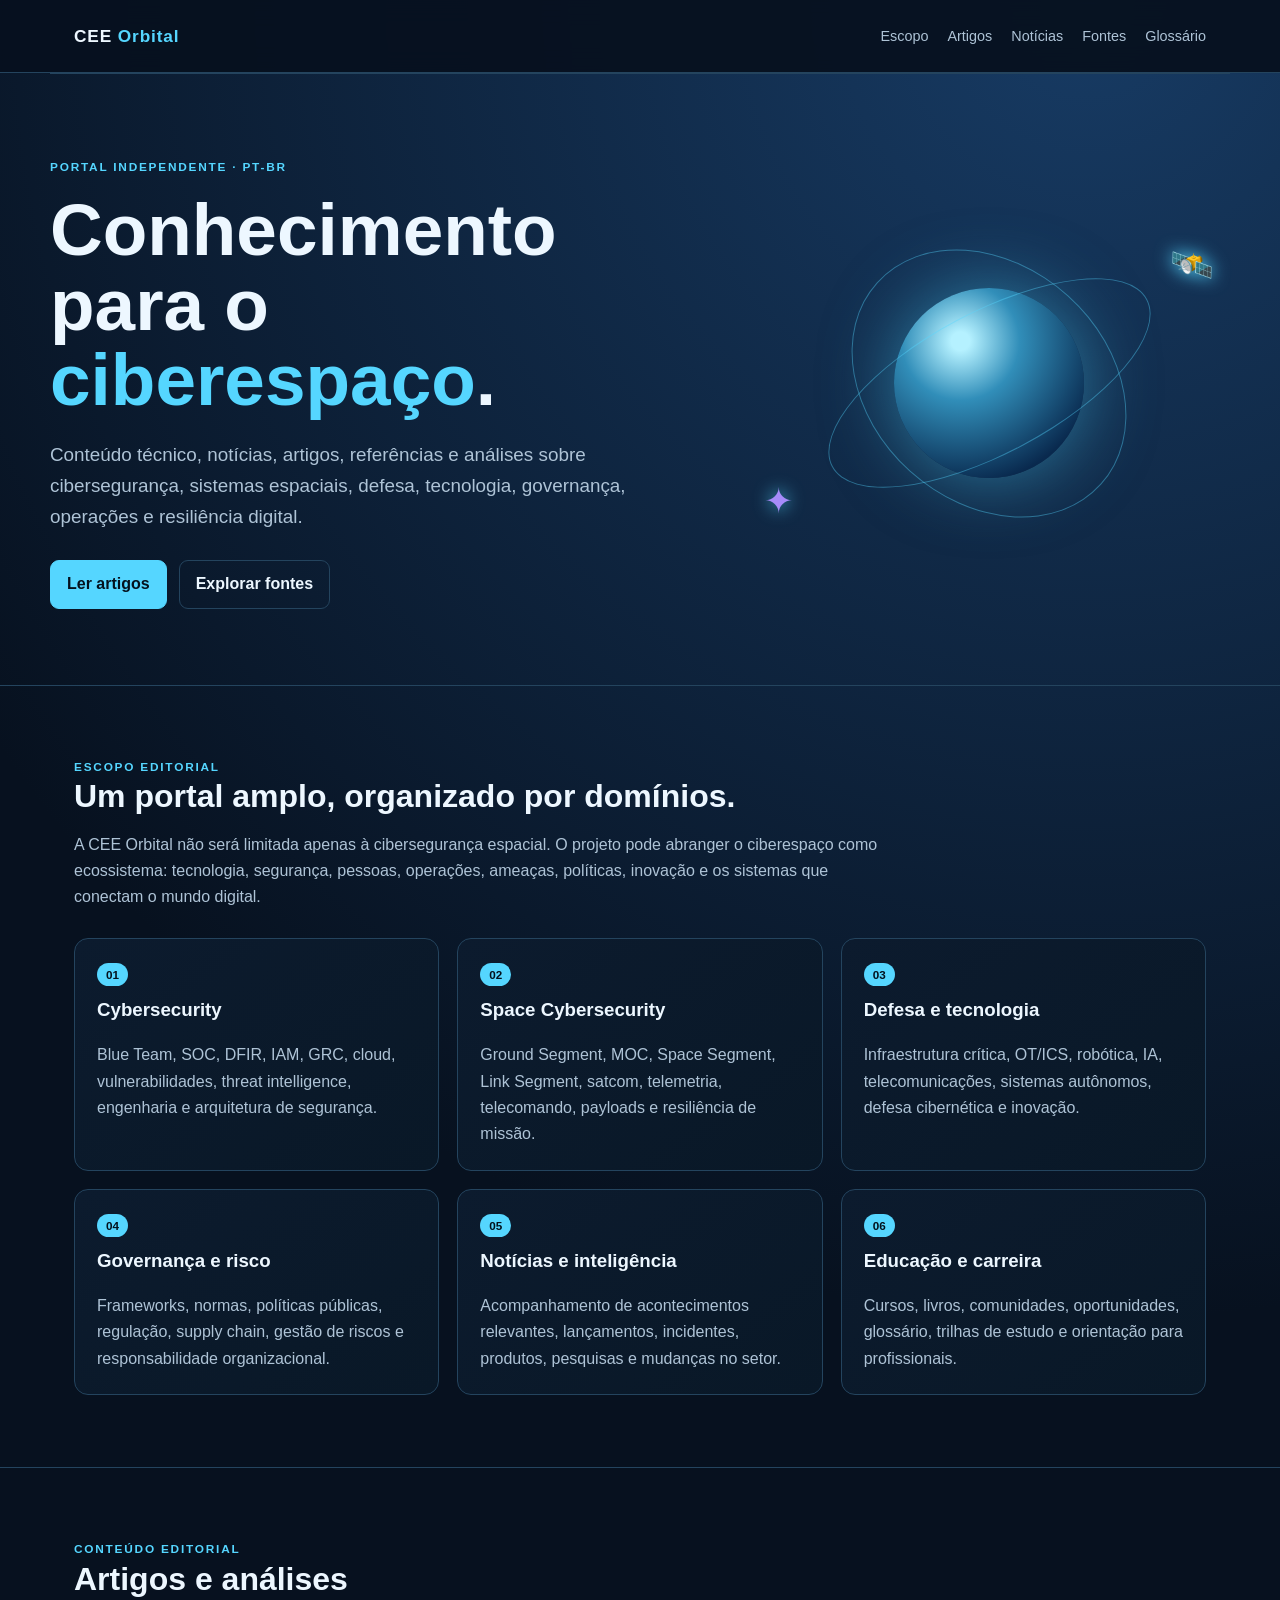
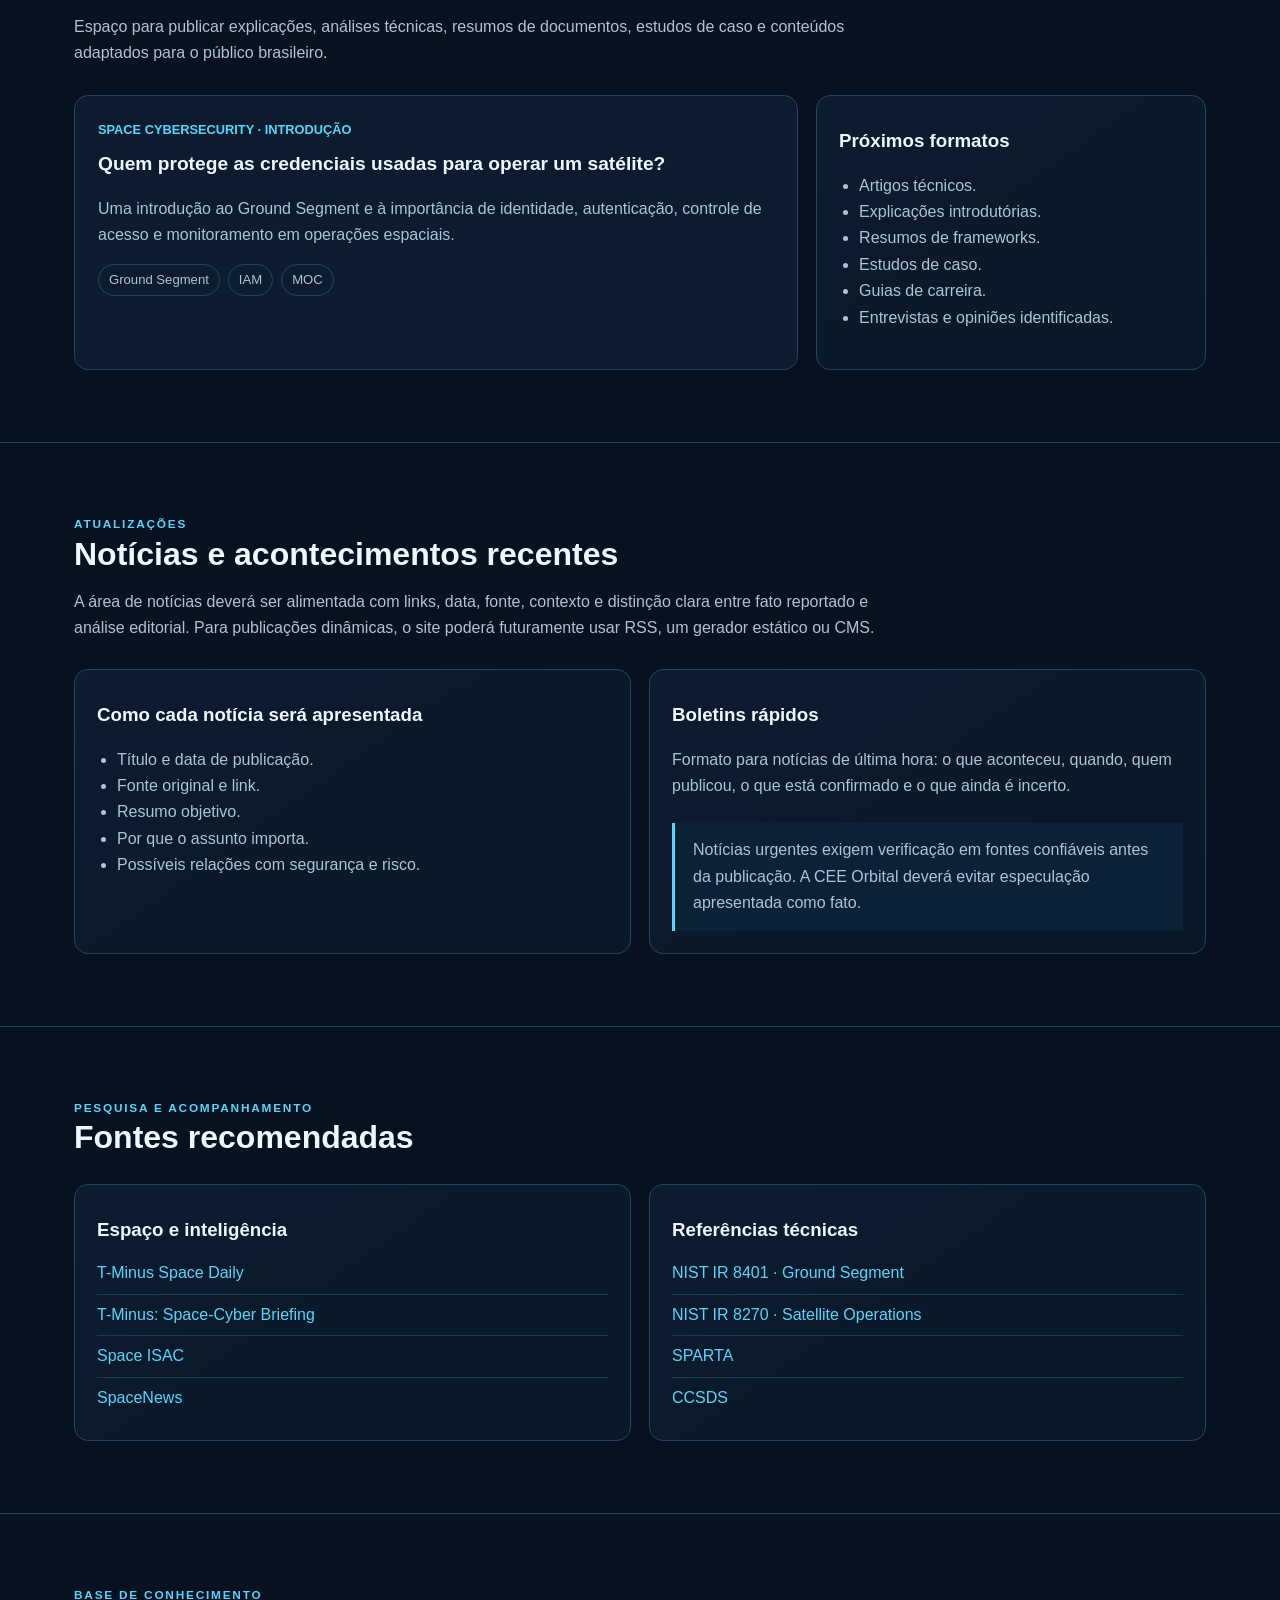
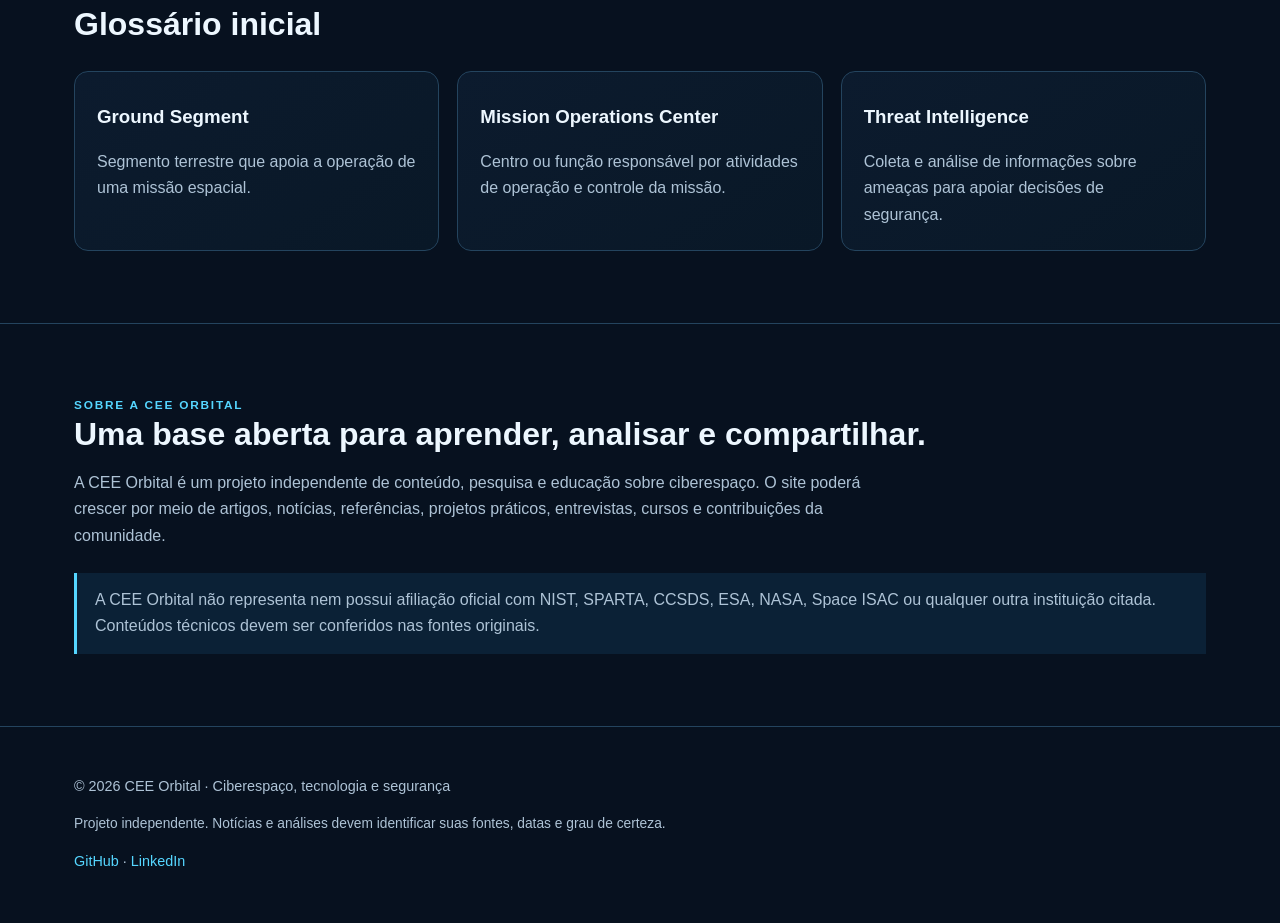
==== index.html @ 2b481205 "Add index.html" ====
<!doctype html>
<html lang="pt-BR">
<head>
<meta charset="utf-8"><meta name="viewport" content="width=device-width, initial-scale=1">
<meta name="description" content="CEE Orbital — portal em português sobre ciberespaço, cibersegurança espacial, tecnologia, defesa, governança, operações e resiliência.">
<title>CEE Orbital | Ciberespaço e Cibersegurança Espacial</title>
<style>
:root{--bg:#07111f;--surface:#0c1b2e;--surface2:#102842;--text:#edf7ff;--muted:#aec3d6;--accent:#55d6ff;--violet:#a78bfa;--green:#65e6ad;--line:#24445e;--max:1180px}*{box-sizing:border-box}html{scroll-behavior:smooth}body{margin:0;background:radial-gradient(circle at 85% 0,#173b64 0,transparent 31%),var(--bg);color:var(--text);font:16px/1.65 Inter,Segoe UI,Arial,sans-serif}a{color:var(--accent);text-decoration:none}a:hover{text-decoration:underline}.wrap{max-width:var(--max);margin:auto;padding:0 24px}.nav{position:sticky;top:0;z-index:10;background:#07111fee;backdrop-filter:blur(12px);border-bottom:1px solid var(--line)}.navin{min-height:72px;display:flex;align-items:center;justify-content:space-between}.brand{font-weight:900;letter-spacing:.05em;color:var(--text);font-size:1.08rem}.brand span{color:var(--accent)}nav a{margin-left:19px;color:var(--muted);font-size:.9rem}nav a:hover{color:var(--text)}.hero{padding:84px 0 76px;display:grid;grid-template-columns:1.15fr .85fr;gap:48px;align-items:center}.eyebrow{color:var(--accent);text-transform:uppercase;letter-spacing:.15em;font-size:.74rem;font-weight:800}.hero h1{font-size:clamp(2.4rem,5.7vw,5rem);line-height:1.03;margin:14px 0 22px}.hero h1 em{font-style:normal;color:var(--accent)}.lead{color:var(--muted);font-size:1.18rem;max-width:740px}.buttons{display:flex;gap:12px;flex-wrap:wrap;margin-top:28px}.btn{border:1px solid var(--accent);border-radius:9px;padding:10px 16px;font-weight:800;display:inline-block}.btn.primary{background:var(--accent);color:#04111d}.btn.secondary{border-color:var(--line);color:var(--text)}.visual{min-height:350px;display:grid;place-items:center;position:relative}.earth{width:190px;height:190px;border-radius:50%;background:radial-gradient(circle at 35% 28%,#b5f1ff 0 5%,#318eb9 32%,#09294e 78%);box-shadow:0 0 70px #43bde688}.visual:before,.visual:after{content:"";position:absolute;border:1px solid #55d6ff66;border-radius:50%;transform:rotate(-28deg)}.visual:before{width:355px;height:140px}.visual:after{width:300px;height:235px;transform:rotate(42deg)}.sat{position:absolute;font-size:2.2rem;filter:drop-shadow(0 0 9px var(--accent))}.sat.a{top:28px;right:16px}.sat.b{bottom:28px;left:15px;color:var(--violet)}section{padding:72px 0;border-top:1px solid var(--line)}h2{font-size:2rem;line-height:1.2;margin:0 0 12px}h3{margin:8px 0}.sectionlead{color:var(--muted);max-width:820px}.grid{display:grid;grid-template-columns:repeat(3,1fr);gap:18px;margin-top:27px}.grid.two{grid-template-columns:repeat(2,1fr)}.card{background:linear-gradient(145deg,var(--surface),#091827);border:1px solid var(--line);border-radius:14px;padding:22px}.card p{color:var(--muted);margin-bottom:0}.card ul{padding-left:20px;color:var(--muted)}.tag{display:inline-block;background:var(--accent);color:#04111d;border-radius:999px;padding:2px 9px;font-size:.73rem;font-weight:900}.note{margin-top:24px;border-left:3px solid var(--accent);padding:14px 18px;background:#0b2136;color:var(--muted)}.flow{display:flex;align-items:stretch;justify-content:center;gap:9px;flex-wrap:wrap;margin-top:32px}.node{flex:1 1 150px;max-width:210px;background:var(--surface);border:1px solid var(--line);border-radius:12px;text-align:center;padding:17px 10px}.node strong{display:block;margin-top:7px}.small{color:var(--muted);font-size:.84rem}.arrow{align-self:center;color:var(--accent);font-size:1.5rem}.news{display:grid;grid-template-columns:1.3fr .7fr;gap:18px;margin-top:28px}.article{background:var(--surface);border:1px solid var(--line);border-radius:14px;padding:23px}.article h3{font-size:1.2rem}.meta{color:var(--accent);font-size:.8rem;font-weight:800}.pillrow{display:flex;gap:8px;flex-wrap:wrap;margin-top:14px}.pill{border:1px solid var(--line);border-radius:999px;padding:4px 10px;color:var(--muted);font-size:.82rem}.source a{display:block;padding:7px 0;border-bottom:1px solid #1d3850}.source a:last-child{border-bottom:0}.footer{padding:34px 0;color:var(--muted);border-top:1px solid var(--line);font-size:.9rem}.disclaimer{font-size:.86rem;color:var(--muted)}@media(max-width:800px){nav{display:none}.hero{grid-template-columns:1fr;padding-top:60px}.grid,.grid.two,.news{grid-template-columns:1fr}.hero h1{font-size:3rem}.visual{min-height:285px}.arrow{transform:rotate(90deg)}}
</style>
</head>
<body>
<header class="nav"><div class="wrap navin"><a class="brand" href="#inicio">CEE <span>Orbital</span></a><nav><a href="#escopo">Escopo</a><a href="#artigos">Artigos</a><a href="#noticias">Notícias</a><a href="#fontes">Fontes</a><a href="#glossario">Glossário</a></nav></div></header>
<main>
<section class="hero wrap" id="inicio"><div><div class="eyebrow">Portal independente · PT-BR</div><h1>Conhecimento para o <em>ciberespaço</em>.</h1><p class="lead">Conteúdo técnico, notícias, artigos, referências e análises sobre cibersegurança, sistemas espaciais, defesa, tecnologia, governança, operações e resiliência digital.</p><div class="buttons"><a class="btn primary" href="#artigos">Ler artigos</a><a class="btn secondary" href="#fontes">Explorar fontes</a></div></div><div class="visual" aria-label="Ilustração conceitual de tecnologia e espaço"><div class="earth"></div><div class="sat a">🛰️</div><div class="sat b">✦</div></div></section>
<section id="escopo"><div class="wrap"><div class="eyebrow">Escopo editorial</div><h2>Um portal amplo, organizado por domínios.</h2><p class="sectionlead">A CEE Orbital não será limitada apenas à cibersegurança espacial. O projeto pode abranger o ciberespaço como ecossistema: tecnologia, segurança, pessoas, operações, ameaças, políticas, inovação e os sistemas que conectam o mundo digital.</p><div class="grid"><article class="card"><span class="tag">01</span><h3>Cybersecurity</h3><p>Blue Team, SOC, DFIR, IAM, GRC, cloud, vulnerabilidades, threat intelligence, engenharia e arquitetura de segurança.</p></article><article class="card"><span class="tag">02</span><h3>Space Cybersecurity</h3><p>Ground Segment, MOC, Space Segment, Link Segment, satcom, telemetria, telecomando, payloads e resiliência de missão.</p></article><article class="card"><span class="tag">03</span><h3>Defesa e tecnologia</h3><p>Infraestrutura crítica, OT/ICS, robótica, IA, telecomunicações, sistemas autônomos, defesa cibernética e inovação.</p></article><article class="card"><span class="tag">04</span><h3>Governança e risco</h3><p>Frameworks, normas, políticas públicas, regulação, supply chain, gestão de riscos e responsabilidade organizacional.</p></article><article class="card"><span class="tag">05</span><h3>Notícias e inteligência</h3><p>Acompanhamento de acontecimentos relevantes, lançamentos, incidentes, produtos, pesquisas e mudanças no setor.</p></article><article class="card"><span class="tag">06</span><h3>Educação e carreira</h3><p>Cursos, livros, comunidades, oportunidades, glossário, trilhas de estudo e orientação para profissionais.</p></article></div></div></section>
<section id="artigos"><div class="wrap"><div class="eyebrow">Conteúdo editorial</div><h2>Artigos e análises</h2><p class="sectionlead">Espaço para publicar explicações, análises técnicas, resumos de documentos, estudos de caso e conteúdos adaptados para o público brasileiro.</p><div class="news"><article class="article"><div class="meta">SPACE CYBERSECURITY · INTRODUÇÃO</div><h3>Quem protege as credenciais usadas para operar um satélite?</h3><p class="sectionlead">Uma introdução ao Ground Segment e à importância de identidade, autenticação, controle de acesso e monitoramento em operações espaciais.</p><div class="pillrow"><span class="pill">Ground Segment</span><span class="pill">IAM</span><span class="pill">MOC</span></div></article><aside class="card"><h3>Próximos formatos</h3><ul><li>Artigos técnicos.</li><li>Explicações introdutórias.</li><li>Resumos de frameworks.</li><li>Estudos de caso.</li><li>Guias de carreira.</li><li>Entrevistas e opiniões identificadas.</li></ul></aside></div></div></section>
<section id="noticias"><div class="wrap"><div class="eyebrow">Atualizações</div><h2>Notícias e acontecimentos recentes</h2><p class="sectionlead">A área de notícias deverá ser alimentada com links, data, fonte, contexto e distinção clara entre fato reportado e análise editorial. Para publicações dinâmicas, o site poderá futuramente usar RSS, um gerador estático ou CMS.</p><div class="grid two"><article class="card"><h3>Como cada notícia será apresentada</h3><ul><li>Título e data de publicação.</li><li>Fonte original e link.</li><li>Resumo objetivo.</li><li>Por que o assunto importa.</li><li>Possíveis relações com segurança e risco.</li></ul></article><article class="card"><h3>Boletins rápidos</h3><p>Formato para notícias de última hora: o que aconteceu, quando, quem publicou, o que está confirmado e o que ainda é incerto.</p><div class="note">Notícias urgentes exigem verificação em fontes confiáveis antes da publicação. A CEE Orbital deverá evitar especulação apresentada como fato.</div></article></div></div></section>
<section id="fontes"><div class="wrap"><div class="eyebrow">Pesquisa e acompanhamento</div><h2>Fontes recomendadas</h2><div class="grid two"><div class="card source"><h3>Espaço e inteligência</h3><a href="https://space.n2k.com/podcasts/t-minus" target="_blank" rel="noopener">T-Minus Space Daily</a><a href="https://thecyberwire.com/podcasts/tminus-space-cyber-briefing" target="_blank" rel="noopener">T-Minus: Space-Cyber Briefing</a><a href="https://spaceisac.org/resources/" target="_blank" rel="noopener">Space ISAC</a><a href="https://spacenews.com/" target="_blank" rel="noopener">SpaceNews</a></div><div class="card source"><h3>Referências técnicas</h3><a href="https://csrc.nist.gov/pubs/ir/8401/final" target="_blank" rel="noopener">NIST IR 8401 · Ground Segment</a><a href="https://nvlpubs.nist.gov/nistpubs/ir/2023/NIST.IR.8270.pdf" target="_blank" rel="noopener">NIST IR 8270 · Satellite Operations</a><a href="https://sparta.aerospace.org/" target="_blank" rel="noopener">SPARTA</a><a href="https://ccsds.org/" target="_blank" rel="noopener">CCSDS</a></div></div></div></section>
<section id="glossario"><div class="wrap"><div class="eyebrow">Base de conhecimento</div><h2>Glossário inicial</h2><div class="grid"><article class="card"><h3>Ground Segment</h3><p>Segmento terrestre que apoia a operação de uma missão espacial.</p></article><article class="card"><h3>Mission Operations Center</h3><p>Centro ou função responsável por atividades de operação e controle da missão.</p></article><article class="card"><h3>Threat Intelligence</h3><p>Coleta e análise de informações sobre ameaças para apoiar decisões de segurança.</p></article></div></div></section>
<section id="sobre"><div class="wrap"><div class="eyebrow">Sobre a CEE Orbital</div><h2>Uma base aberta para aprender, analisar e compartilhar.</h2><p class="sectionlead">A CEE Orbital é um projeto independente de conteúdo, pesquisa e educação sobre ciberespaço. O site poderá crescer por meio de artigos, notícias, referências, projetos práticos, entrevistas, cursos e contribuições da comunidade.</p><div class="note">A CEE Orbital não representa nem possui afiliação oficial com NIST, SPARTA, CCSDS, ESA, NASA, Space ISAC ou qualquer outra instituição citada. Conteúdos técnicos devem ser conferidos nas fontes originais.</div></div></section>
</main>
<footer class="footer"><div class="wrap"><p>© 2026 CEE Orbital · Ciberespaço, tecnologia e segurança</p><p class="disclaimer">Projeto independente. Notícias e análises devem identificar suas fontes, datas e grau de certeza.</p><p><a href="https://github.com/" target="_blank" rel="noopener">GitHub</a> · <a href="https://www.linkedin.com/" target="_blank" rel="noopener">LinkedIn</a></p></div></footer>
</body></html>
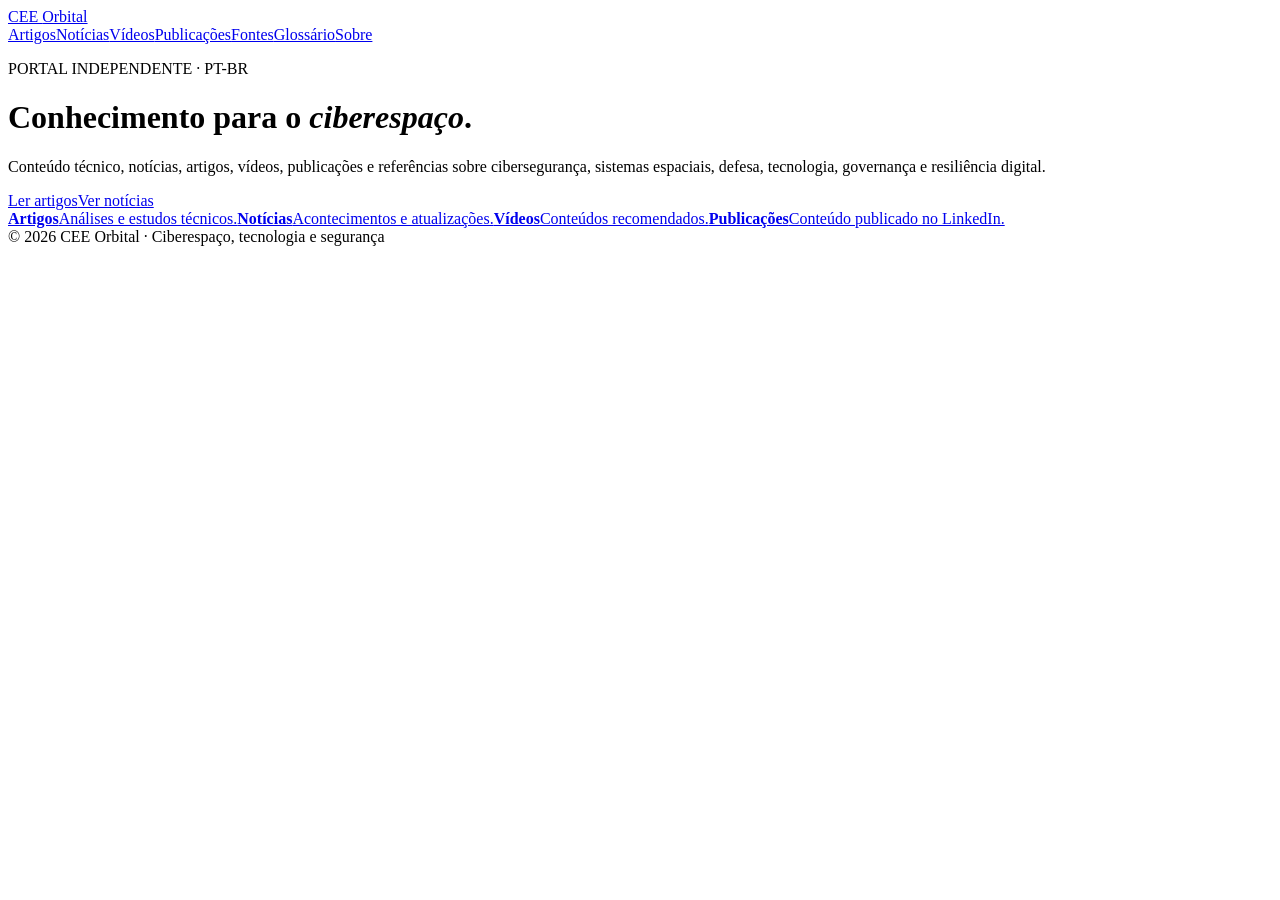
==== commit da519ff9: "add config" ====
--- a/index.html
+++ b/index.html
@@ -1,23 +1,4 @@
 <!doctype html>
 <html lang="pt-BR">
-<head>
-<meta charset="utf-8"><meta name="viewport" content="width=device-width, initial-scale=1">
-<meta name="description" content="CEE Orbital — portal em português sobre ciberespaço, cibersegurança espacial, tecnologia, defesa, governança, operações e resiliência.">
-<title>CEE Orbital | Ciberespaço e Cibersegurança Espacial</title>
-<style>
-:root{--bg:#07111f;--surface:#0c1b2e;--surface2:#102842;--text:#edf7ff;--muted:#aec3d6;--accent:#55d6ff;--violet:#a78bfa;--green:#65e6ad;--line:#24445e;--max:1180px}*{box-sizing:border-box}html{scroll-behavior:smooth}body{margin:0;background:radial-gradient(circle at 85% 0,#173b64 0,transparent 31%),var(--bg);color:var(--text);font:16px/1.65 Inter,Segoe UI,Arial,sans-serif}a{color:var(--accent);text-decoration:none}a:hover{text-decoration:underline}.wrap{max-width:var(--max);margin:auto;padding:0 24px}.nav{position:sticky;top:0;z-index:10;background:#07111fee;backdrop-filter:blur(12px);border-bottom:1px solid var(--line)}.navin{min-height:72px;display:flex;align-items:center;justify-content:space-between}.brand{font-weight:900;letter-spacing:.05em;color:var(--text);font-size:1.08rem}.brand span{color:var(--accent)}nav a{margin-left:19px;color:var(--muted);font-size:.9rem}nav a:hover{color:var(--text)}.hero{padding:84px 0 76px;display:grid;grid-template-columns:1.15fr .85fr;gap:48px;align-items:center}.eyebrow{color:var(--accent);text-transform:uppercase;letter-spacing:.15em;font-size:.74rem;font-weight:800}.hero h1{font-size:clamp(2.4rem,5.7vw,5rem);line-height:1.03;margin:14px 0 22px}.hero h1 em{font-style:normal;color:var(--accent)}.lead{color:var(--muted);font-size:1.18rem;max-width:740px}.buttons{display:flex;gap:12px;flex-wrap:wrap;margin-top:28px}.btn{border:1px solid var(--accent);border-radius:9px;padding:10px 16px;font-weight:800;display:inline-block}.btn.primary{background:var(--accent);color:#04111d}.btn.secondary{border-color:var(--line);color:var(--text)}.visual{min-height:350px;display:grid;place-items:center;position:relative}.earth{width:190px;height:190px;border-radius:50%;background:radial-gradient(circle at 35% 28%,#b5f1ff 0 5%,#318eb9 32%,#09294e 78%);box-shadow:0 0 70px #43bde688}.visual:before,.visual:after{content:"";position:absolute;border:1px solid #55d6ff66;border-radius:50%;transform:rotate(-28deg)}.visual:before{width:355px;height:140px}.visual:after{width:300px;height:235px;transform:rotate(42deg)}.sat{position:absolute;font-size:2.2rem;filter:drop-shadow(0 0 9px var(--accent))}.sat.a{top:28px;right:16px}.sat.b{bottom:28px;left:15px;color:var(--violet)}section{padding:72px 0;border-top:1px solid var(--line)}h2{font-size:2rem;line-height:1.2;margin:0 0 12px}h3{margin:8px 0}.sectionlead{color:var(--muted);max-width:820px}.grid{display:grid;grid-template-columns:repeat(3,1fr);gap:18px;margin-top:27px}.grid.two{grid-template-columns:repeat(2,1fr)}.card{background:linear-gradient(145deg,var(--surface),#091827);border:1px solid var(--line);border-radius:14px;padding:22px}.card p{color:var(--muted);margin-bottom:0}.card ul{padding-left:20px;color:var(--muted)}.tag{display:inline-block;background:var(--accent);color:#04111d;border-radius:999px;padding:2px 9px;font-size:.73rem;font-weight:900}.note{margin-top:24px;border-left:3px solid var(--accent);padding:14px 18px;background:#0b2136;color:var(--muted)}.flow{display:flex;align-items:stretch;justify-content:center;gap:9px;flex-wrap:wrap;margin-top:32px}.node{flex:1 1 150px;max-width:210px;background:var(--surface);border:1px solid var(--line);border-radius:12px;text-align:center;padding:17px 10px}.node strong{display:block;margin-top:7px}.small{color:var(--muted);font-size:.84rem}.arrow{align-self:center;color:var(--accent);font-size:1.5rem}.news{display:grid;grid-template-columns:1.3fr .7fr;gap:18px;margin-top:28px}.article{background:var(--surface);border:1px solid var(--line);border-radius:14px;padding:23px}.article h3{font-size:1.2rem}.meta{color:var(--accent);font-size:.8rem;font-weight:800}.pillrow{display:flex;gap:8px;flex-wrap:wrap;margin-top:14px}.pill{border:1px solid var(--line);border-radius:999px;padding:4px 10px;color:var(--muted);font-size:.82rem}.source a{display:block;padding:7px 0;border-bottom:1px solid #1d3850}.source a:last-child{border-bottom:0}.footer{padding:34px 0;color:var(--muted);border-top:1px solid var(--line);font-size:.9rem}.disclaimer{font-size:.86rem;color:var(--muted)}@media(max-width:800px){nav{display:none}.hero{grid-template-columns:1fr;padding-top:60px}.grid,.grid.two,.news{grid-template-columns:1fr}.hero h1{font-size:3rem}.visual{min-height:285px}.arrow{transform:rotate(90deg)}}
-</style>
-</head>
-<body>
-<header class="nav"><div class="wrap navin"><a class="brand" href="#inicio">CEE <span>Orbital</span></a><nav><a href="#escopo">Escopo</a><a href="#artigos">Artigos</a><a href="#noticias">Notícias</a><a href="#fontes">Fontes</a><a href="#glossario">Glossário</a></nav></div></header>
-<main>
-<section class="hero wrap" id="inicio"><div><div class="eyebrow">Portal independente · PT-BR</div><h1>Conhecimento para o <em>ciberespaço</em>.</h1><p class="lead">Conteúdo técnico, notícias, artigos, referências e análises sobre cibersegurança, sistemas espaciais, defesa, tecnologia, governança, operações e resiliência digital.</p><div class="buttons"><a class="btn primary" href="#artigos">Ler artigos</a><a class="btn secondary" href="#fontes">Explorar fontes</a></div></div><div class="visual" aria-label="Ilustração conceitual de tecnologia e espaço"><div class="earth"></div><div class="sat a">🛰️</div><div class="sat b">✦</div></div></section>
-<section id="escopo"><div class="wrap"><div class="eyebrow">Escopo editorial</div><h2>Um portal amplo, organizado por domínios.</h2><p class="sectionlead">A CEE Orbital não será limitada apenas à cibersegurança espacial. O projeto pode abranger o ciberespaço como ecossistema: tecnologia, segurança, pessoas, operações, ameaças, políticas, inovação e os sistemas que conectam o mundo digital.</p><div class="grid"><article class="card"><span class="tag">01</span><h3>Cybersecurity</h3><p>Blue Team, SOC, DFIR, IAM, GRC, cloud, vulnerabilidades, threat intelligence, engenharia e arquitetura de segurança.</p></article><article class="card"><span class="tag">02</span><h3>Space Cybersecurity</h3><p>Ground Segment, MOC, Space Segment, Link Segment, satcom, telemetria, telecomando, payloads e resiliência de missão.</p></article><article class="card"><span class="tag">03</span><h3>Defesa e tecnologia</h3><p>Infraestrutura crítica, OT/ICS, robótica, IA, telecomunicações, sistemas autônomos, defesa cibernética e inovação.</p></article><article class="card"><span class="tag">04</span><h3>Governança e risco</h3><p>Frameworks, normas, políticas públicas, regulação, supply chain, gestão de riscos e responsabilidade organizacional.</p></article><article class="card"><span class="tag">05</span><h3>Notícias e inteligência</h3><p>Acompanhamento de acontecimentos relevantes, lançamentos, incidentes, produtos, pesquisas e mudanças no setor.</p></article><article class="card"><span class="tag">06</span><h3>Educação e carreira</h3><p>Cursos, livros, comunidades, oportunidades, glossário, trilhas de estudo e orientação para profissionais.</p></article></div></div></section>
-<section id="artigos"><div class="wrap"><div class="eyebrow">Conteúdo editorial</div><h2>Artigos e análises</h2><p class="sectionlead">Espaço para publicar explicações, análises técnicas, resumos de documentos, estudos de caso e conteúdos adaptados para o público brasileiro.</p><div class="news"><article class="article"><div class="meta">SPACE CYBERSECURITY · INTRODUÇÃO</div><h3>Quem protege as credenciais usadas para operar um satélite?</h3><p class="sectionlead">Uma introdução ao Ground Segment e à importância de identidade, autenticação, controle de acesso e monitoramento em operações espaciais.</p><div class="pillrow"><span class="pill">Ground Segment</span><span class="pill">IAM</span><span class="pill">MOC</span></div></article><aside class="card"><h3>Próximos formatos</h3><ul><li>Artigos técnicos.</li><li>Explicações introdutórias.</li><li>Resumos de frameworks.</li><li>Estudos de caso.</li><li>Guias de carreira.</li><li>Entrevistas e opiniões identificadas.</li></ul></aside></div></div></section>
-<section id="noticias"><div class="wrap"><div class="eyebrow">Atualizações</div><h2>Notícias e acontecimentos recentes</h2><p class="sectionlead">A área de notícias deverá ser alimentada com links, data, fonte, contexto e distinção clara entre fato reportado e análise editorial. Para publicações dinâmicas, o site poderá futuramente usar RSS, um gerador estático ou CMS.</p><div class="grid two"><article class="card"><h3>Como cada notícia será apresentada</h3><ul><li>Título e data de publicação.</li><li>Fonte original e link.</li><li>Resumo objetivo.</li><li>Por que o assunto importa.</li><li>Possíveis relações com segurança e risco.</li></ul></article><article class="card"><h3>Boletins rápidos</h3><p>Formato para notícias de última hora: o que aconteceu, quando, quem publicou, o que está confirmado e o que ainda é incerto.</p><div class="note">Notícias urgentes exigem verificação em fontes confiáveis antes da publicação. A CEE Orbital deverá evitar especulação apresentada como fato.</div></article></div></div></section>
-<section id="fontes"><div class="wrap"><div class="eyebrow">Pesquisa e acompanhamento</div><h2>Fontes recomendadas</h2><div class="grid two"><div class="card source"><h3>Espaço e inteligência</h3><a href="https://space.n2k.com/podcasts/t-minus" target="_blank" rel="noopener">T-Minus Space Daily</a><a href="https://thecyberwire.com/podcasts/tminus-space-cyber-briefing" target="_blank" rel="noopener">T-Minus: Space-Cyber Briefing</a><a href="https://spaceisac.org/resources/" target="_blank" rel="noopener">Space ISAC</a><a href="https://spacenews.com/" target="_blank" rel="noopener">SpaceNews</a></div><div class="card source"><h3>Referências técnicas</h3><a href="https://csrc.nist.gov/pubs/ir/8401/final" target="_blank" rel="noopener">NIST IR 8401 · Ground Segment</a><a href="https://nvlpubs.nist.gov/nistpubs/ir/2023/NIST.IR.8270.pdf" target="_blank" rel="noopener">NIST IR 8270 · Satellite Operations</a><a href="https://sparta.aerospace.org/" target="_blank" rel="noopener">SPARTA</a><a href="https://ccsds.org/" target="_blank" rel="noopener">CCSDS</a></div></div></div></section>
-<section id="glossario"><div class="wrap"><div class="eyebrow">Base de conhecimento</div><h2>Glossário inicial</h2><div class="grid"><article class="card"><h3>Ground Segment</h3><p>Segmento terrestre que apoia a operação de uma missão espacial.</p></article><article class="card"><h3>Mission Operations Center</h3><p>Centro ou função responsável por atividades de operação e controle da missão.</p></article><article class="card"><h3>Threat Intelligence</h3><p>Coleta e análise de informações sobre ameaças para apoiar decisões de segurança.</p></article></div></div></section>
-<section id="sobre"><div class="wrap"><div class="eyebrow">Sobre a CEE Orbital</div><h2>Uma base aberta para aprender, analisar e compartilhar.</h2><p class="sectionlead">A CEE Orbital é um projeto independente de conteúdo, pesquisa e educação sobre ciberespaço. O site poderá crescer por meio de artigos, notícias, referências, projetos práticos, entrevistas, cursos e contribuições da comunidade.</p><div class="note">A CEE Orbital não representa nem possui afiliação oficial com NIST, SPARTA, CCSDS, ESA, NASA, Space ISAC ou qualquer outra instituição citada. Conteúdos técnicos devem ser conferidos nas fontes originais.</div></div></section>
-</main>
-<footer class="footer"><div class="wrap"><p>© 2026 CEE Orbital · Ciberespaço, tecnologia e segurança</p><p class="disclaimer">Projeto independente. Notícias e análises devem identificar suas fontes, datas e grau de certeza.</p><p><a href="https://github.com/" target="_blank" rel="noopener">GitHub</a> · <a href="https://www.linkedin.com/" target="_blank" rel="noopener">LinkedIn</a></p></div></footer>
-</body></html>+<head><meta charset="utf-8"><meta name="viewport" content="width=device-width,initial-scale=1"><title>CEE Orbital</title><link rel="stylesheet" href="css/style.css"></head>
+<body><header><a class="brand" href="index.html">CEE <span>Orbital</span></a><nav><a href="artigos.html">Artigos</a><a href="noticias.html">Notícias</a><a href="videos.html">Vídeos</a><a href="publicacoes.html">Publicações</a><a href="fontes.html">Fontes</a><a href="glossario.html">Glossário</a><a href="sobre.html">Sobre</a></nav></header><main class="hero"><p class="eyebrow">PORTAL INDEPENDENTE · PT-BR</p><h1>Conhecimento para o <em>ciberespaço</em>.</h1><p class="lead">Conteúdo técnico, notícias, artigos, vídeos, publicações e referências sobre cibersegurança, sistemas espaciais, defesa, tecnologia, governança e resiliência digital.</p><div class="actions"><a class="button" href="artigos.html">Ler artigos</a><a class="button alt" href="noticias.html">Ver notícias</a></div><section class="cards"><a class="card" href="artigos.html"><b>Artigos</b><span>Análises e estudos técnicos.</span></a><a class="card" href="noticias.html"><b>Notícias</b><span>Acontecimentos e atualizações.</span></a><a class="card" href="videos.html"><b>Vídeos</b><span>Conteúdos recomendados.</span></a><a class="card" href="publicacoes.html"><b>Publicações</b><span>Conteúdo publicado no LinkedIn.</span></a></section></main><footer>© 2026 CEE Orbital · Ciberespaço, tecnologia e segurança</footer></body></html>
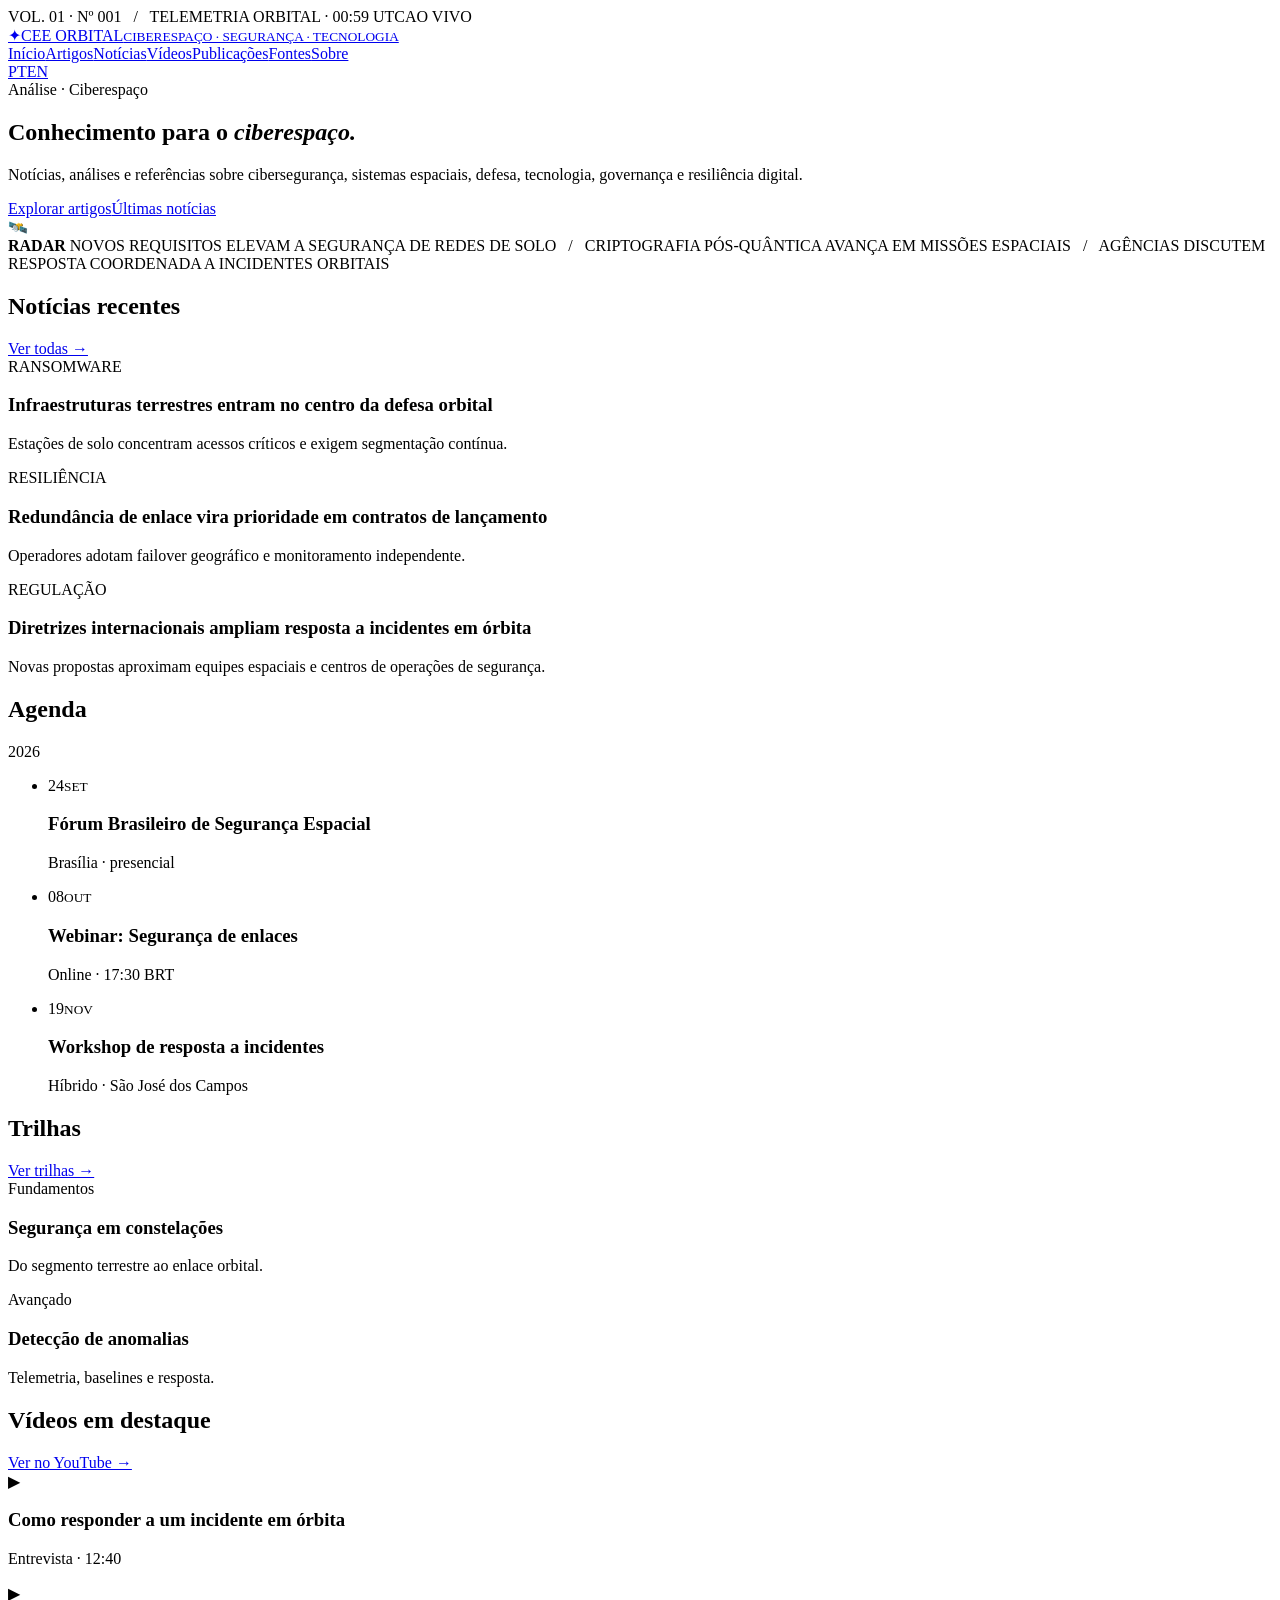
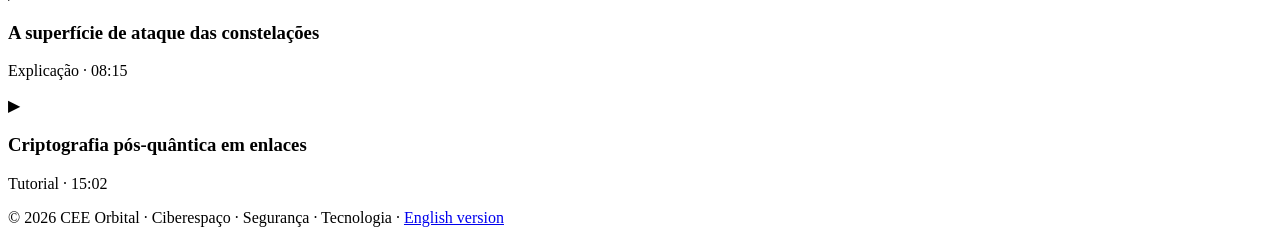
==== commit 1065f1ac: "Add files via upload" ====
--- a/index.html
+++ b/index.html
@@ -1,4 +1,18 @@
 <!doctype html>
 <html lang="pt-BR">
-<head><meta charset="utf-8"><meta name="viewport" content="width=device-width,initial-scale=1"><title>CEE Orbital</title><link rel="stylesheet" href="css/style.css"></head>
-<body><header><a class="brand" href="index.html">CEE <span>Orbital</span></a><nav><a href="artigos.html">Artigos</a><a href="noticias.html">Notícias</a><a href="videos.html">Vídeos</a><a href="publicacoes.html">Publicações</a><a href="fontes.html">Fontes</a><a href="glossario.html">Glossário</a><a href="sobre.html">Sobre</a></nav></header><main class="hero"><p class="eyebrow">PORTAL INDEPENDENTE · PT-BR</p><h1>Conhecimento para o <em>ciberespaço</em>.</h1><p class="lead">Conteúdo técnico, notícias, artigos, vídeos, publicações e referências sobre cibersegurança, sistemas espaciais, defesa, tecnologia, governança e resiliência digital.</p><div class="actions"><a class="button" href="artigos.html">Ler artigos</a><a class="button alt" href="noticias.html">Ver notícias</a></div><section class="cards"><a class="card" href="artigos.html"><b>Artigos</b><span>Análises e estudos técnicos.</span></a><a class="card" href="noticias.html"><b>Notícias</b><span>Acontecimentos e atualizações.</span></a><a class="card" href="videos.html"><b>Vídeos</b><span>Conteúdos recomendados.</span></a><a class="card" href="publicacoes.html"><b>Publicações</b><span>Conteúdo publicado no LinkedIn.</span></a></section></main><footer>© 2026 CEE Orbital · Ciberespaço, tecnologia e segurança</footer></body></html>+<head>
+<meta charset="utf-8"><meta name="viewport" content="width=device-width,initial-scale=1">
+<title>CEE Orbital | Ciberespaço e Segurança</title>
+<link rel="stylesheet" href="css/style-enhanced.css">
+</head>
+<body>
+<div class="topline"><div class="wrap"><span>VOL. 01 · Nº 001 &nbsp; / &nbsp; TELEMETRIA ORBITAL · 00:59 UTC</span><span class="live">AO VIVO</span></div></div>
+<header class="nav"><div class="wrap navin"><a class="brand" href="index.html"><span class="brandmark">✦</span><span>CEE ORBITAL<small>CIBERESPAÇO · SEGURANÇA · TECNOLOGIA</small></span></a><nav class="navlinks"><a class="active" href="index.html">Início</a><a href="artigos.html">Artigos</a><a href="noticias.html">Notícias</a><a href="videos.html">Vídeos</a><a href="publicacoes.html">Publicações</a><a href="fontes.html">Fontes</a><a href="sobre.html">Sobre</a></nav><div class="lang"><a class="active" href="index.html">PT</a><a href="en/index.html">EN</a></div></div></header>
+<main>
+<section class="hero"><div class="wrap hero-grid"><div><div class="eyebrow">Análise · Ciberespaço</div><h1>Conhecimento para o <em>ciberespaço.</em></h1><p class="lead">Notícias, análises e referências sobre cibersegurança, sistemas espaciais, defesa, tecnologia, governança e resiliência digital.</p><div class="actions"><a class="btn primary" href="artigos.html">Explorar artigos</a><a class="btn" href="noticias.html">Últimas notícias</a></div></div><div class="orbital"><div class="planet"></div><div class="orbit"></div><div class="orbit two"></div><div class="satellite">🛰️</div></div></div></section>
+<div class="ticker"><div class="wrap"><strong>RADAR</strong> NOVOS REQUISITOS ELEVAM A SEGURANÇA DE REDES DE SOLO &nbsp; / &nbsp; CRIPTOGRAFIA PÓS-QUÂNTICA AVANÇA EM MISSÕES ESPACIAIS &nbsp; / &nbsp; AGÊNCIAS DISCUTEM RESPOSTA COORDENADA A INCIDENTES ORBITAIS</div></div>
+<section class="section"><div class="wrap"><div class="section-head"><h2>Notícias recentes</h2><a class="section-link" href="noticias.html">Ver todas →</a></div><div class="cards"><article class="story"><div class="story-img" style="background-image:url('assets/ground-station.jpg')"></div><div class="story-body"><div class="meta">RANSOMWARE</div><h3>Infraestruturas terrestres entram no centro da defesa orbital</h3><p>Estações de solo concentram acessos críticos e exigem segmentação contínua.</p></div></article><article class="story"><div class="story-img" style="background-image:url('assets/orbit-network.jpg')"></div><div class="story-body"><div class="meta" style="color:var(--green)">RESILIÊNCIA</div><h3>Redundância de enlace vira prioridade em contratos de lançamento</h3><p>Operadores adotam failover geográfico e monitoramento independente.</p></div></article><article class="story"><div class="story-img" style="background-image:url('assets/moc.jpg')"></div><div class="story-body"><div class="meta">REGULAÇÃO</div><h3>Diretrizes internacionais ampliam resposta a incidentes em órbita</h3><p>Novas propostas aproximam equipes espaciais e centros de operações de segurança.</p></div></article></div></div></section>
+<section class="section"><div class="wrap layout-two"><div><div class="section-head"><h2>Agenda</h2><span class="section-link">2026</span></div><ul class="events"><li class="event"><div class="date">24<small>SET</small></div><div><h3>Fórum Brasileiro de Segurança Espacial</h3><p>Brasília · presencial</p></div></li><li class="event"><div class="date">08<small>OUT</small></div><div><h3>Webinar: Segurança de enlaces</h3><p>Online · 17:30 BRT</p></div></li><li class="event"><div class="date">19<small>NOV</small></div><div><h3>Workshop de resposta a incidentes</h3><p>Híbrido · São José dos Campos</p></div></li></ul></div><div><div class="section-head"><h2>Trilhas</h2><a class="section-link" href="fontes.html">Ver trilhas →</a></div><div class="tracks"><article class="track"><span>Fundamentos</span><h3>Segurança em constelações</h3><p>Do segmento terrestre ao enlace orbital.</p></article><article class="track"><span style="color:var(--orange)">Avançado</span><h3>Detecção de anomalias</h3><p>Telemetria, baselines e resposta.</p></article></div></div></div></section>
+<section class="section"><div class="wrap"><div class="section-head"><h2>Vídeos em destaque</h2><a class="section-link" href="videos.html">Ver no YouTube →</a></div><div class="cards"><article class="story video"><div class="story-img" style="background-image:url('assets/moc-video.jpg')"><span class="play">▶</span></div><div class="story-body"><h3>Como responder a um incidente em órbita</h3><p>Entrevista · 12:40</p></div></article><article class="story video"><div class="story-img" style="background-image:url('assets/network-video.jpg')"><span class="play">▶</span></div><div class="story-body"><h3>A superfície de ataque das constelações</h3><p>Explicação · 08:15</p></div></article><article class="story video"><div class="story-img" style="background-image:url('assets/satellite-video.jpg')"><span class="play">▶</span></div><div class="story-body"><h3>Criptografia pós-quântica em enlaces</h3><p>Tutorial · 15:02</p></div></article></div></div></section>
+</main><footer class="footer"><div class="wrap">© 2026 CEE Orbital · Ciberespaço · Segurança · Tecnologia · <a href="en/index.html">English version</a></div></footer>
+</body></html>
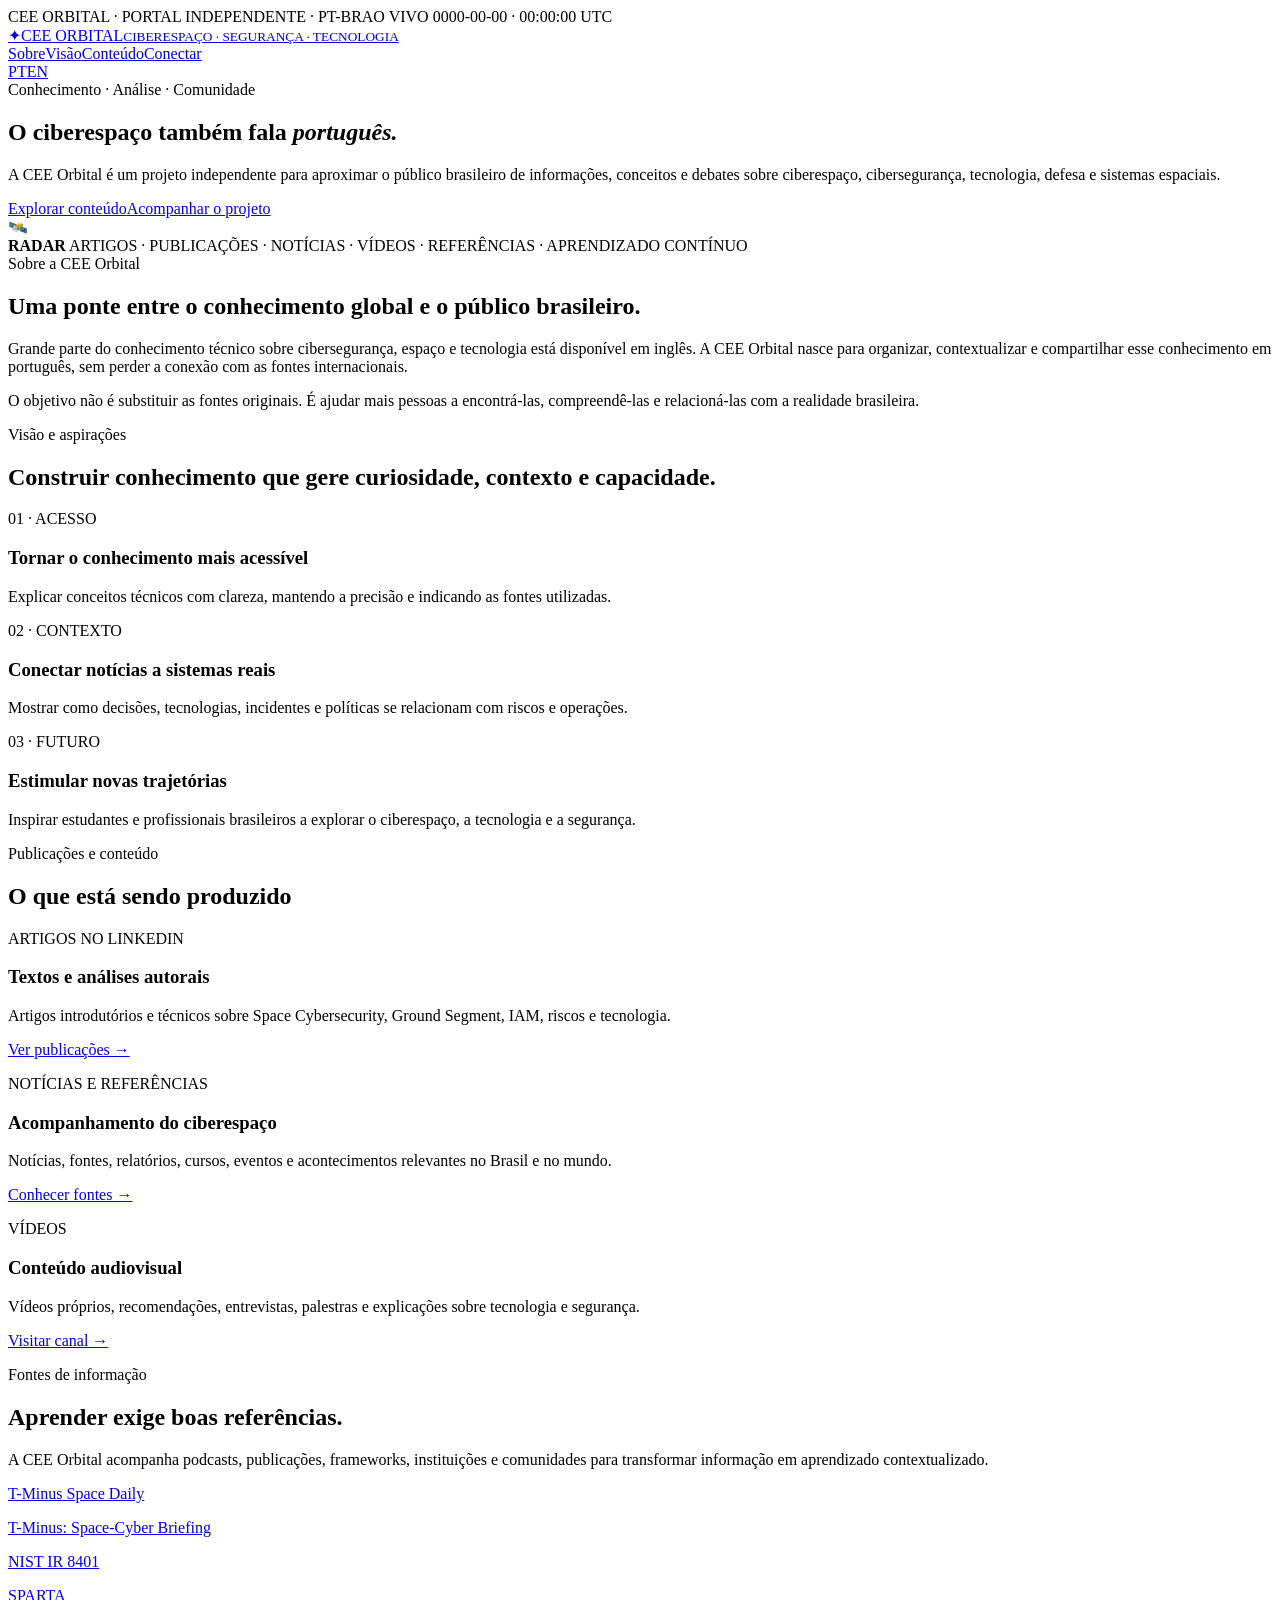
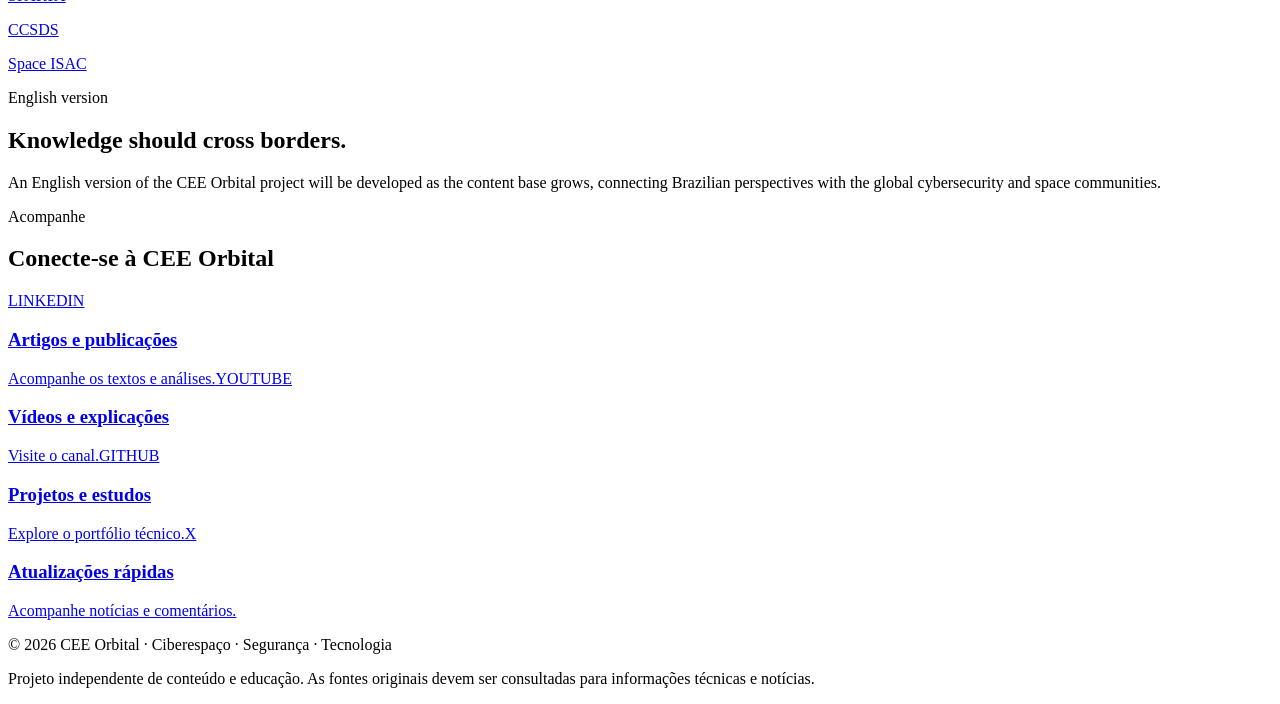
==== commit ce86f22c: "Add files via upload" ====
--- a/index.html
+++ b/index.html
@@ -2,17 +2,23 @@
 <html lang="pt-BR">
 <head>
 <meta charset="utf-8"><meta name="viewport" content="width=device-width,initial-scale=1">
-<title>CEE Orbital | Ciberespaço e Segurança</title>
-<link rel="stylesheet" href="css/style-enhanced.css">
+<meta name="description" content="CEE Orbital — conhecimento, análises e conteúdo sobre ciberespaço, tecnologia e segurança em português.">
+<title>CEE Orbital | Ciberespaço, tecnologia e segurança</title>
+<link rel="stylesheet" href="css/style-stars.css">
 </head>
 <body>
-<div class="topline"><div class="wrap"><span>VOL. 01 · Nº 001 &nbsp; / &nbsp; TELEMETRIA ORBITAL · 00:59 UTC</span><span class="live">AO VIVO</span></div></div>
-<header class="nav"><div class="wrap navin"><a class="brand" href="index.html"><span class="brandmark">✦</span><span>CEE ORBITAL<small>CIBERESPAÇO · SEGURANÇA · TECNOLOGIA</small></span></a><nav class="navlinks"><a class="active" href="index.html">Início</a><a href="artigos.html">Artigos</a><a href="noticias.html">Notícias</a><a href="videos.html">Vídeos</a><a href="publicacoes.html">Publicações</a><a href="fontes.html">Fontes</a><a href="sobre.html">Sobre</a></nav><div class="lang"><a class="active" href="index.html">PT</a><a href="en/index.html">EN</a></div></div></header>
+<div class="topline"><div class="wrap"><span>CEE ORBITAL · PORTAL INDEPENDENTE · PT-BR</span><span><span class="live">AO VIVO</span> <span data-utc-clock>0000-00-00 · 00:00:00 UTC</span></span></div></div>
+<header class="nav"><div class="wrap navin"><a class="brand" href="#inicio"><span class="brandmark">✦</span><span>CEE ORBITAL<small>CIBERESPAÇO · SEGURANÇA · TECNOLOGIA</small></span></a><nav class="navlinks"><a href="#sobre">Sobre</a><a href="#visao">Visão</a><a href="#conteudo">Conteúdo</a><a href="#conectar">Conectar</a></nav><div class="lang"><a class="active" href="#">PT</a><a href="#english">EN</a></div></div></header>
 <main>
-<section class="hero"><div class="wrap hero-grid"><div><div class="eyebrow">Análise · Ciberespaço</div><h1>Conhecimento para o <em>ciberespaço.</em></h1><p class="lead">Notícias, análises e referências sobre cibersegurança, sistemas espaciais, defesa, tecnologia, governança e resiliência digital.</p><div class="actions"><a class="btn primary" href="artigos.html">Explorar artigos</a><a class="btn" href="noticias.html">Últimas notícias</a></div></div><div class="orbital"><div class="planet"></div><div class="orbit"></div><div class="orbit two"></div><div class="satellite">🛰️</div></div></div></section>
-<div class="ticker"><div class="wrap"><strong>RADAR</strong> NOVOS REQUISITOS ELEVAM A SEGURANÇA DE REDES DE SOLO &nbsp; / &nbsp; CRIPTOGRAFIA PÓS-QUÂNTICA AVANÇA EM MISSÕES ESPACIAIS &nbsp; / &nbsp; AGÊNCIAS DISCUTEM RESPOSTA COORDENADA A INCIDENTES ORBITAIS</div></div>
-<section class="section"><div class="wrap"><div class="section-head"><h2>Notícias recentes</h2><a class="section-link" href="noticias.html">Ver todas →</a></div><div class="cards"><article class="story"><div class="story-img" style="background-image:url('assets/ground-station.jpg')"></div><div class="story-body"><div class="meta">RANSOMWARE</div><h3>Infraestruturas terrestres entram no centro da defesa orbital</h3><p>Estações de solo concentram acessos críticos e exigem segmentação contínua.</p></div></article><article class="story"><div class="story-img" style="background-image:url('assets/orbit-network.jpg')"></div><div class="story-body"><div class="meta" style="color:var(--green)">RESILIÊNCIA</div><h3>Redundância de enlace vira prioridade em contratos de lançamento</h3><p>Operadores adotam failover geográfico e monitoramento independente.</p></div></article><article class="story"><div class="story-img" style="background-image:url('assets/moc.jpg')"></div><div class="story-body"><div class="meta">REGULAÇÃO</div><h3>Diretrizes internacionais ampliam resposta a incidentes em órbita</h3><p>Novas propostas aproximam equipes espaciais e centros de operações de segurança.</p></div></article></div></div></section>
-<section class="section"><div class="wrap layout-two"><div><div class="section-head"><h2>Agenda</h2><span class="section-link">2026</span></div><ul class="events"><li class="event"><div class="date">24<small>SET</small></div><div><h3>Fórum Brasileiro de Segurança Espacial</h3><p>Brasília · presencial</p></div></li><li class="event"><div class="date">08<small>OUT</small></div><div><h3>Webinar: Segurança de enlaces</h3><p>Online · 17:30 BRT</p></div></li><li class="event"><div class="date">19<small>NOV</small></div><div><h3>Workshop de resposta a incidentes</h3><p>Híbrido · São José dos Campos</p></div></li></ul></div><div><div class="section-head"><h2>Trilhas</h2><a class="section-link" href="fontes.html">Ver trilhas →</a></div><div class="tracks"><article class="track"><span>Fundamentos</span><h3>Segurança em constelações</h3><p>Do segmento terrestre ao enlace orbital.</p></article><article class="track"><span style="color:var(--orange)">Avançado</span><h3>Detecção de anomalias</h3><p>Telemetria, baselines e resposta.</p></article></div></div></div></section>
-<section class="section"><div class="wrap"><div class="section-head"><h2>Vídeos em destaque</h2><a class="section-link" href="videos.html">Ver no YouTube →</a></div><div class="cards"><article class="story video"><div class="story-img" style="background-image:url('assets/moc-video.jpg')"><span class="play">▶</span></div><div class="story-body"><h3>Como responder a um incidente em órbita</h3><p>Entrevista · 12:40</p></div></article><article class="story video"><div class="story-img" style="background-image:url('assets/network-video.jpg')"><span class="play">▶</span></div><div class="story-body"><h3>A superfície de ataque das constelações</h3><p>Explicação · 08:15</p></div></article><article class="story video"><div class="story-img" style="background-image:url('assets/satellite-video.jpg')"><span class="play">▶</span></div><div class="story-body"><h3>Criptografia pós-quântica em enlaces</h3><p>Tutorial · 15:02</p></div></article></div></div></section>
-</main><footer class="footer"><div class="wrap">© 2026 CEE Orbital · Ciberespaço · Segurança · Tecnologia · <a href="en/index.html">English version</a></div></footer>
+<section class="hero" id="inicio"><div class="wrap hero-grid"><div><div class="eyebrow">Conhecimento · Análise · Comunidade</div><h1>O ciberespaço também fala <em>português.</em></h1><p class="lead">A CEE Orbital é um projeto independente para aproximar o público brasileiro de informações, conceitos e debates sobre ciberespaço, cibersegurança, tecnologia, defesa e sistemas espaciais.</p><div class="actions"><a class="btn primary" href="#conteudo">Explorar conteúdo</a><a class="btn" href="#conectar">Acompanhar o projeto</a></div></div><div class="orbital"><div class="planet"></div><div class="orbit"></div><div class="orbit two"></div><div class="satellite">🛰️</div></div></div></section>
+<div class="ticker"><div class="wrap"><strong>RADAR</strong> ARTIGOS · PUBLICAÇÕES · NOTÍCIAS · VÍDEOS · REFERÊNCIAS · APRENDIZADO CONTÍNUO</div></div>
+<section class="section" id="sobre"><div class="wrap layout-two"><div><div class="eyebrow">Sobre a CEE Orbital</div><h2>Uma ponte entre o conhecimento global e o público brasileiro.</h2></div><div><p class="lead">Grande parte do conhecimento técnico sobre cibersegurança, espaço e tecnologia está disponível em inglês. A CEE Orbital nasce para organizar, contextualizar e compartilhar esse conhecimento em português, sem perder a conexão com as fontes internacionais.</p><p class="lead">O objetivo não é substituir as fontes originais. É ajudar mais pessoas a encontrá-las, compreendê-las e relacioná-las com a realidade brasileira.</p></div></div></section>
+<section class="section" id="visao"><div class="wrap"><div class="eyebrow">Visão e aspirações</div><h2>Construir conhecimento que gere curiosidade, contexto e capacidade.</h2><div class="cards"><article class="story"><div class="story-body"><div class="meta">01 · ACESSO</div><h3>Tornar o conhecimento mais acessível</h3><p>Explicar conceitos técnicos com clareza, mantendo a precisão e indicando as fontes utilizadas.</p></div></article><article class="story"><div class="story-body"><div class="meta" style="color:var(--green)">02 · CONTEXTO</div><h3>Conectar notícias a sistemas reais</h3><p>Mostrar como decisões, tecnologias, incidentes e políticas se relacionam com riscos e operações.</p></div></article><article class="story"><div class="story-body"><div class="meta" style="color:var(--violet)">03 · FUTURO</div><h3>Estimular novas trajetórias</h3><p>Inspirar estudantes e profissionais brasileiros a explorar o ciberespaço, a tecnologia e a segurança.</p></div></article></div></div></section>
+<section class="section" id="conteudo"><div class="wrap"><div class="section-head"><div><div class="eyebrow">Publicações e conteúdo</div><h2>O que está sendo produzido</h2></div></div><div class="cards"><article class="story"><div class="story-img" style="background-image:url('assets/ground-station.jpg')"></div><div class="story-body"><div class="meta">ARTIGOS NO LINKEDIN</div><h3>Textos e análises autorais</h3><p>Artigos introdutórios e técnicos sobre Space Cybersecurity, Ground Segment, IAM, riscos e tecnologia.</p><p style="margin-top:14px"><a href="https://www.linkedin.com/" target="_blank" rel="noopener">Ver publicações →</a></p></div></article><article class="story"><div class="story-img" style="background-image:url('assets/orbit-network.jpg')"></div><div class="story-body"><div class="meta" style="color:var(--green)">NOTÍCIAS E REFERÊNCIAS</div><h3>Acompanhamento do ciberespaço</h3><p>Notícias, fontes, relatórios, cursos, eventos e acontecimentos relevantes no Brasil e no mundo.</p><p style="margin-top:14px"><a href="#fontes">Conhecer fontes →</a></p></div></article><article class="story"><div class="story-img" style="background-image:url('assets/satellite-video.jpg')"></div><div class="story-body"><div class="meta" style="color:var(--violet)">VÍDEOS</div><h3>Conteúdo audiovisual</h3><p>Vídeos próprios, recomendações, entrevistas, palestras e explicações sobre tecnologia e segurança.</p><p style="margin-top:14px"><a href="https://www.youtube.com/" target="_blank" rel="noopener">Visitar canal →</a></p></div></article></div></div></section>
+<section class="section" id="fontes"><div class="wrap layout-two"><div><div class="eyebrow">Fontes de informação</div><h2>Aprender exige boas referências.</h2><p class="lead">A CEE Orbital acompanha podcasts, publicações, frameworks, instituições e comunidades para transformar informação em aprendizado contextualizado.</p></div><div class="article"><p><a href="https://space.n2k.com/podcasts/t-minus" target="_blank" rel="noopener">T-Minus Space Daily</a></p><p><a href="https://thecyberwire.com/podcasts/tminus-space-cyber-briefing" target="_blank" rel="noopener">T-Minus: Space-Cyber Briefing</a></p><p><a href="https://csrc.nist.gov/pubs/ir/8401/final" target="_blank" rel="noopener">NIST IR 8401</a></p><p><a href="https://sparta.aerospace.org/" target="_blank" rel="noopener">SPARTA</a></p><p><a href="https://ccsds.org/" target="_blank" rel="noopener">CCSDS</a></p><p><a href="https://spaceisac.org/resources/" target="_blank" rel="noopener">Space ISAC</a></p></div></div></section>
+<section class="section" id="english"><div class="wrap"><div class="eyebrow">English version</div><h2>Knowledge should cross borders.</h2><p class="lead">An English version of the CEE Orbital project will be developed as the content base grows, connecting Brazilian perspectives with the global cybersecurity and space communities.</p></div></section>
+<section class="section" id="conectar"><div class="wrap"><div class="section-head"><div><div class="eyebrow">Acompanhe</div><h2>Conecte-se à CEE Orbital</h2></div></div><div class="cards"><a class="card" href="https://www.linkedin.com/" target="_blank" rel="noopener"><span class="meta">LINKEDIN</span><h3>Artigos e publicações</h3><span>Acompanhe os textos e análises.</span></a><a class="card" href="https://www.youtube.com/" target="_blank" rel="noopener"><span class="meta">YOUTUBE</span><h3>Vídeos e explicações</h3><span>Visite o canal.</span></a><a class="card" href="https://github.com/" target="_blank" rel="noopener"><span class="meta">GITHUB</span><h3>Projetos e estudos</h3><span>Explore o portfólio técnico.</span></a><a class="card" href="https://x.com/" target="_blank" rel="noopener"><span class="meta">X</span><h3>Atualizações rápidas</h3><span>Acompanhe notícias e comentários.</span></a></div></div></section>
+</main>
+<footer class="footer"><div class="wrap"><p>© 2026 CEE Orbital · Ciberespaço · Segurança · Tecnologia</p><p>Projeto independente de conteúdo e educação. As fontes originais devem ser consultadas para informações técnicas e notícias.</p></div></footer>
+<script src="js/clock-script.js"></script>
 </body></html>
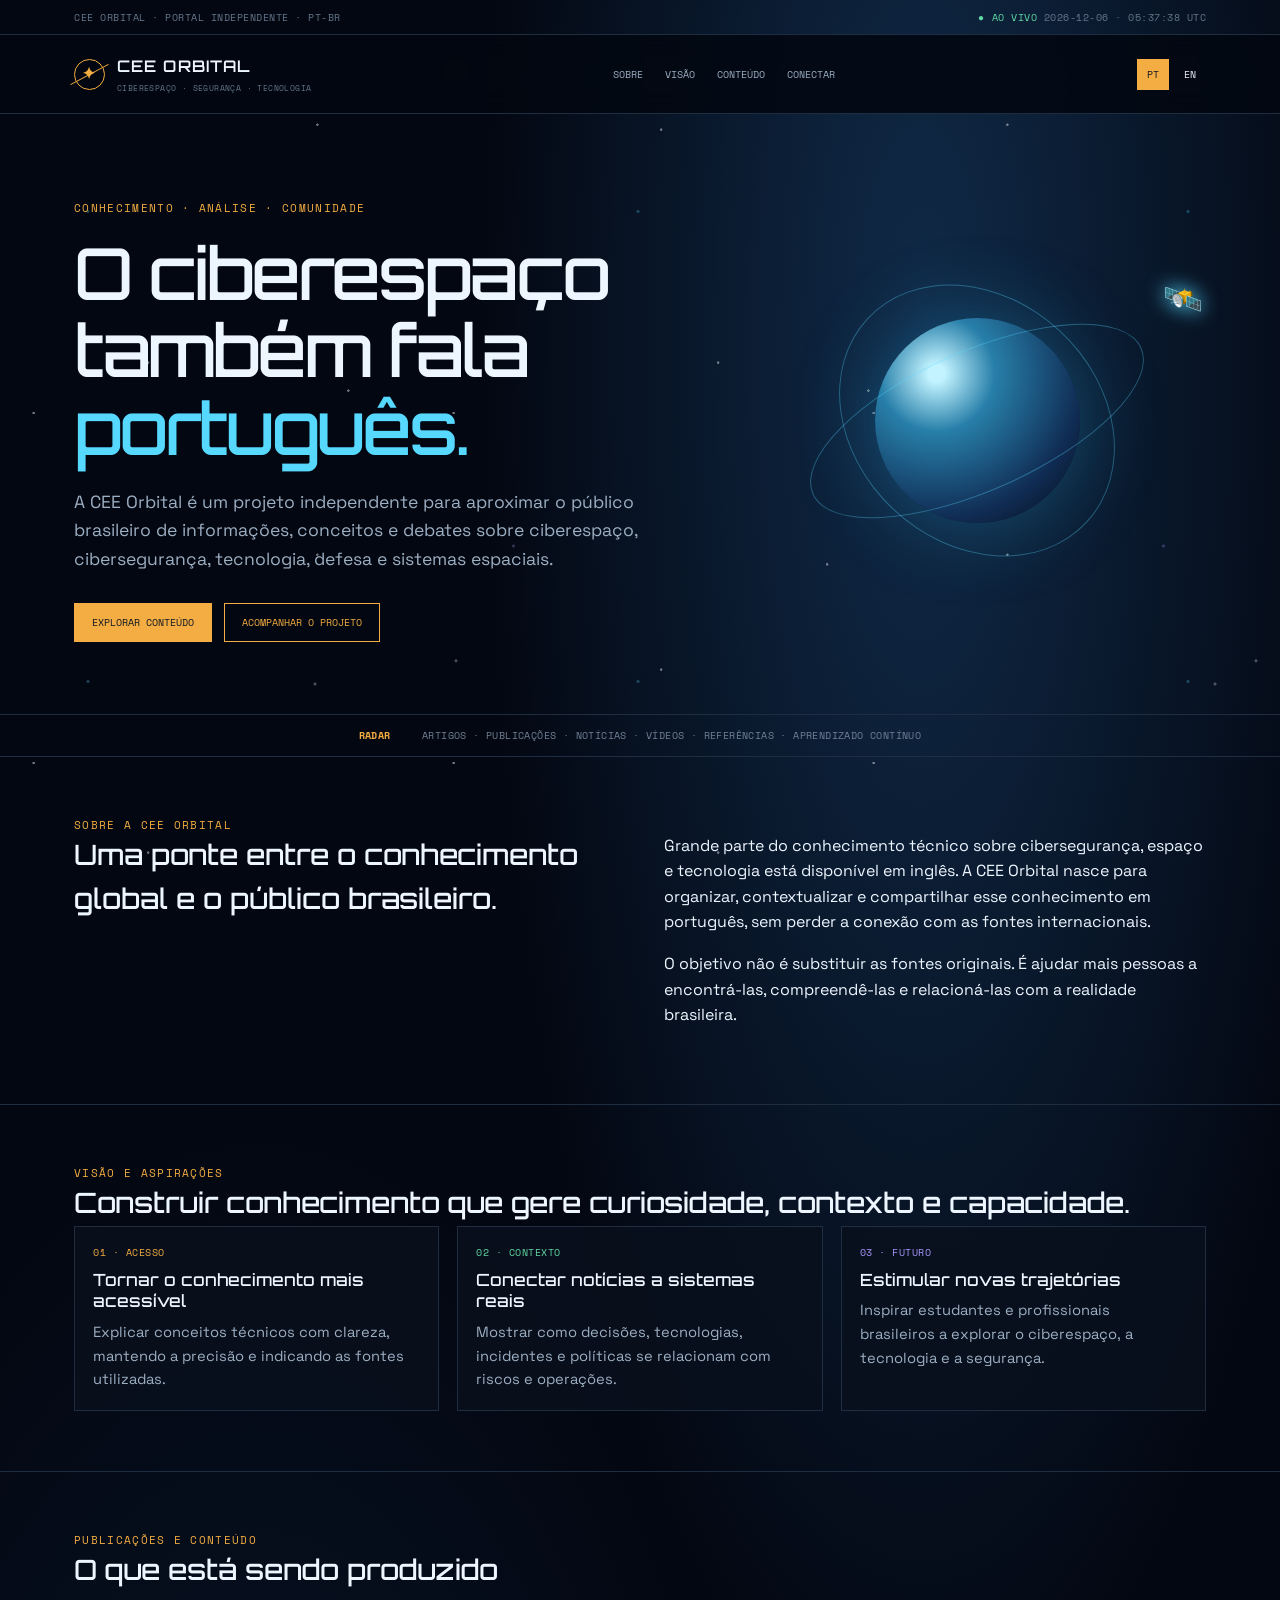
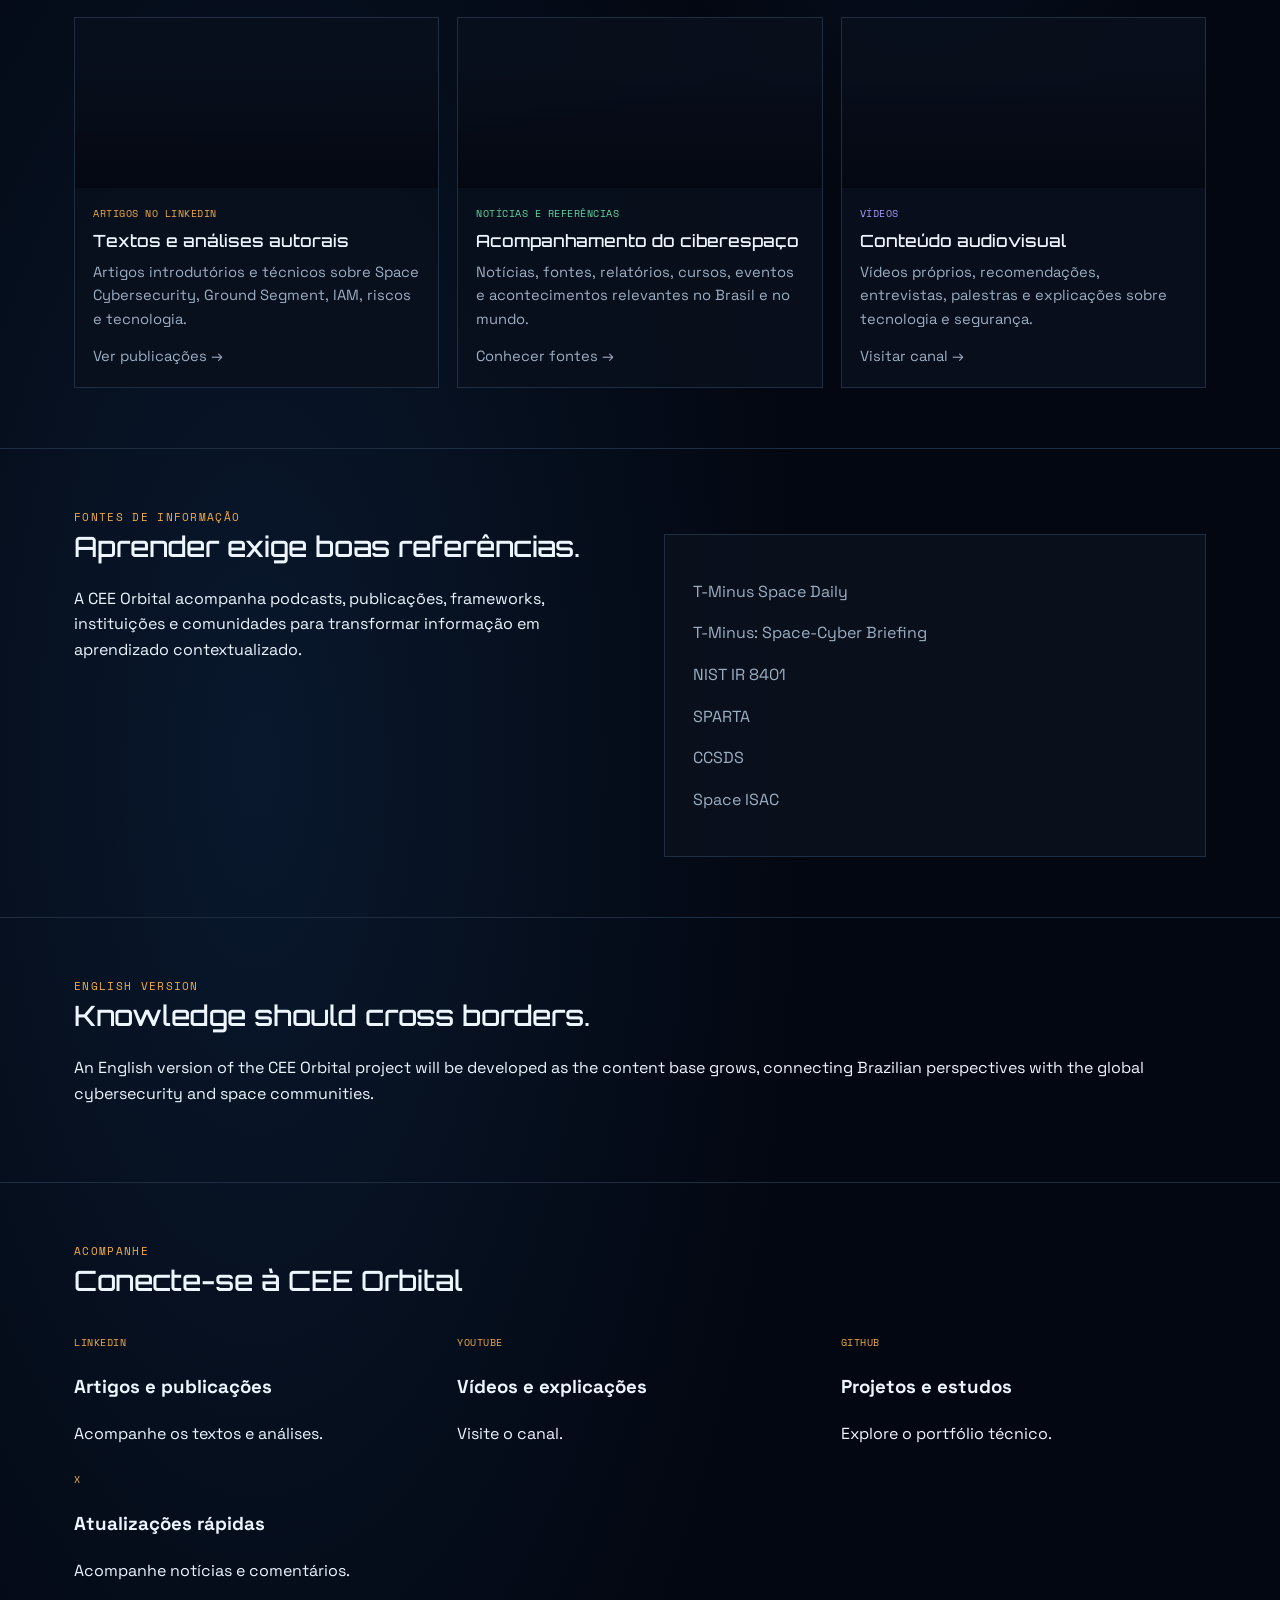
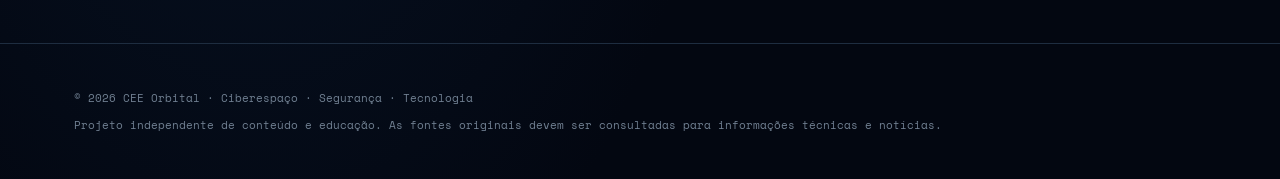
==== commit b6e2e41c: "Update index.html" ====
--- a/index.html
+++ b/index.html
@@ -8,7 +8,10 @@
 </head>
 <body>
 <div class="topline"><div class="wrap"><span>CEE ORBITAL · PORTAL INDEPENDENTE · PT-BR</span><span><span class="live">AO VIVO</span> <span data-utc-clock>0000-00-00 · 00:00:00 UTC</span></span></div></div>
-<header class="nav"><div class="wrap navin"><a class="brand" href="#inicio"><span class="brandmark">✦</span><span>CEE ORBITAL<small>CIBERESPAÇO · SEGURANÇA · TECNOLOGIA</small></span></a><nav class="navlinks"><a href="#sobre">Sobre</a><a href="#visao">Visão</a><a href="#conteudo">Conteúdo</a><a href="#conectar">Conectar</a></nav><div class="lang"><a class="active" href="#">PT</a><a href="#english">EN</a></div></div></header>
+<header class="nav"><div class="wrap navin"><a class="brand" href="#inicio"><span class="brandmark">✦</span><span>CEE ORBITAL<small>CIBERESPAÇO · SEGURANÇA · TECNOLOGIA</small></span></a><nav class="navlinks"><a href="#sobre">Sobre</a><a href="#visao">Visão</a><a href="#conteudo">Conteúdo</a><a href="#conectar">Conectar</a></nav><div class="lang">
+  <a class="active" href="index.html">PT</a>
+  <a href="en/index.html">EN</a>
+</div></div></header>
 <main>
 <section class="hero" id="inicio"><div class="wrap hero-grid"><div><div class="eyebrow">Conhecimento · Análise · Comunidade</div><h1>O ciberespaço também fala <em>português.</em></h1><p class="lead">A CEE Orbital é um projeto independente para aproximar o público brasileiro de informações, conceitos e debates sobre ciberespaço, cibersegurança, tecnologia, defesa e sistemas espaciais.</p><div class="actions"><a class="btn primary" href="#conteudo">Explorar conteúdo</a><a class="btn" href="#conectar">Acompanhar o projeto</a></div></div><div class="orbital"><div class="planet"></div><div class="orbit"></div><div class="orbit two"></div><div class="satellite">🛰️</div></div></div></section>
 <div class="ticker"><div class="wrap"><strong>RADAR</strong> ARTIGOS · PUBLICAÇÕES · NOTÍCIAS · VÍDEOS · REFERÊNCIAS · APRENDIZADO CONTÍNUO</div></div>
@@ -21,4 +24,4 @@
 </main>
 <footer class="footer"><div class="wrap"><p>© 2026 CEE Orbital · Ciberespaço · Segurança · Tecnologia</p><p>Projeto independente de conteúdo e educação. As fontes originais devem ser consultadas para informações técnicas e notícias.</p></div></footer>
 <script src="js/clock-script.js"></script>
-</body></html>+</body></html>
--- a/css/style-stars.css
+++ b/css/style-stars.css
@@ -0,0 +1,2 @@
+@import url('https://fonts.googleapis.com/css2?family=Orbitron:wght@400;500;600;700&family=Space+Grotesk:wght@400;500;600;700&family=Space+Mono:wght@400;700&display=swap');
+:root{--bg:#030711;--surface:#0a111d;--surface2:#101a2a;--text:#edf5ff;--muted:#9caec2;--cyan:#57d9ff;--orange:#f3ad42;--violet:#a899ff;--green:#60d9a5;--line:#1e2d40;--max:1180px}*{box-sizing:border-box}html{scroll-behavior:smooth}body{margin:0;background:radial-gradient(ellipse at 72% 10%,#102a48 0,transparent 34%),radial-gradient(ellipse at 20% 70%,#09182d 0,transparent 38%),var(--bg);color:var(--text);font-family:'Space Grotesk',Arial,sans-serif;line-height:1.6;position:relative;overflow-x:hidden}body:before,body:after{content:"";position:fixed;inset:0;pointer-events:none;z-index:-1;background-image:radial-gradient(circle at 8% 18%,#fff 0 1px,transparent 1.5px),radial-gradient(circle at 26% 74%,#fff 0 1px,transparent 1.5px),radial-gradient(circle at 46% 29%,#fff 0 1px,transparent 1.5px),radial-gradient(circle at 67% 63%,#fff 0 1px,transparent 1.5px),radial-gradient(circle at 87% 24%,#fff 0 1px,transparent 1.5px),radial-gradient(circle at 94% 83%,#fff 0 1px,transparent 1.5px);background-size:420px 350px,570px 490px,690px 430px,520px 620px,760px 540px,880px 680px;opacity:.42;animation:drift 30s linear infinite}body:after{background-image:radial-gradient(circle at 16% 45%,var(--cyan) 0 1px,transparent 2px),radial-gradient(circle at 57% 12%,#fff 0 1px,transparent 2px),radial-gradient(circle at 79% 78%,var(--violet) 0 1px,transparent 2px),radial-gradient(circle at 35% 90%,#fff 0 1px,transparent 2px);background-size:550px 470px,800px 590px,650px 700px,900px 760px;opacity:.28;animation:twinkle 4s ease-in-out infinite alternate}@keyframes twinkle{0%{opacity:.16;filter:brightness(.7)}50%{opacity:.42;filter:brightness(1.7)}100%{opacity:.22;filter:brightness(1)}}@keyframes drift{from{transform:translateY(0)}to{transform:translateY(-35px)}}a{color:inherit;text-decoration:none}a:hover{color:var(--cyan)}.wrap{max-width:var(--max);margin:auto;padding:0 24px}.topline{border-bottom:1px solid var(--line);color:#65778c;font:10px 'Space Mono',monospace;letter-spacing:.05em}.topline .wrap{height:34px;display:flex;justify-content:space-between;align-items:center}.live{color:var(--green)}.live:before{content:'●';margin-right:7px}.nav{border-bottom:1px solid var(--line);background:#030711dd;backdrop-filter:blur(14px);position:sticky;top:0;z-index:10}.navin{min-height:78px;display:flex;align-items:center;justify-content:space-between}.brand{display:flex;align-items:center;gap:12px;font-family:'Orbitron',sans-serif;font-size:1rem;font-weight:600;letter-spacing:.07em}.brandmark{width:31px;height:31px;border:1px solid var(--orange);border-radius:50%;display:grid;place-items:center;color:var(--orange);position:relative}.brandmark:after{content:"";width:43px;height:1px;background:var(--orange);position:absolute;transform:rotate(-28deg)}.brand small{display:block;font:8px 'Space Mono',monospace;color:#65778c;letter-spacing:.05em;margin-top:2px}.navlinks{display:flex;gap:22px;align-items:center;font:10px 'Space Mono',monospace;color:#9caec2;text-transform:uppercase}.navlinks a.active{color:var(--orange)}.lang{display:flex;gap:5px;font:10px 'Space Mono',monospace}.lang a{padding:7px 9px;border:1px solid transparent}.lang a.active{background:var(--orange);color:#111722}.hero{padding:86px 0 72px;position:relative}.hero-grid{display:grid;grid-template-columns:1.15fr .85fr;gap:55px;align-items:center}.eyebrow{color:var(--orange);font:11px 'Space Mono',monospace;letter-spacing:.12em;text-transform:uppercase}.hero h1{font-family:'Orbitron',sans-serif;font-size:clamp(2.35rem,5.6vw,5rem);font-weight:500;line-height:1.08;letter-spacing:-.045em;margin:18px 0 22px;max-width:800px}.hero h1 em{font-style:normal;color:var(--cyan)}.hero .lead{font-size:1.1rem;color:var(--muted);max-width:690px}.actions{display:flex;gap:12px;margin-top:30px;flex-wrap:wrap}.btn{border:1px solid var(--orange);padding:11px 17px;color:var(--orange);font:10px 'Space Mono',monospace;text-transform:uppercase}.btn.primary{background:var(--orange);color:#101722}.btn:hover{background:#ffc263;color:#101722}.orbital{min-height:350px;position:relative;display:grid;place-items:center}.planet{width:205px;height:205px;border-radius:50%;background:radial-gradient(circle at 30% 27%,#c2f3ff 0 4%,#277fa9 28%,#102c54 70%,#050a12 100%);box-shadow:0 0 80px #2399ce66}.orbit{position:absolute;border:1px solid #57d9ff55;border-radius:50%;width:360px;height:140px;transform:rotate(-24deg)}.orbit.two{width:300px;height:245px;transform:rotate(43deg)}.satellite{position:absolute;top:28px;right:3px;font-size:2rem;filter:drop-shadow(0 0 10px var(--cyan))}.ticker{border-top:1px solid var(--line);border-bottom:1px solid var(--line);min-height:43px;display:flex;align-items:center;overflow:hidden;white-space:nowrap;color:#718196;font:10px 'Space Mono',monospace;letter-spacing:.04em}.ticker strong{color:var(--orange);margin-right:25px}.section{padding:60px 0;border-bottom:1px solid var(--line)}.section-head{display:flex;align-items:end;justify-content:space-between;margin-bottom:24px}.section h2{font-family:'Orbitron',sans-serif;font-size:1.75rem;font-weight:500;margin:0}.section-link{font:10px 'Space Mono',monospace;color:var(--orange);text-transform:uppercase}.cards{display:grid;grid-template-columns:repeat(3,1fr);gap:18px}.story{background:rgba(10,17,29,.87);border:1px solid var(--line);transition:.2s;overflow:hidden}.story:hover{border-color:#5d7186;transform:translateY(-2px);box-shadow:0 12px 30px #0008}.story-img{height:170px;background-size:cover;background-position:center;position:relative}.story-img:after{content:"";position:absolute;inset:0;background:linear-gradient(transparent 25%,#030711d9)}.story-body{padding:18px}.meta{font:10px 'Space Mono',monospace;color:var(--orange);text-transform:uppercase;letter-spacing:.05em}.story h3{font-family:'Orbitron',sans-serif;font-size:1.05rem;font-weight:500;line-height:1.3;margin:9px 0}.story p{color:var(--muted);font-size:.92rem;margin:0}.layout-two{display:grid;grid-template-columns:1fr 1fr;gap:48px}.events{list-style:none;margin:0;padding:0}.event{display:grid;grid-template-columns:58px 1fr;gap:18px;padding:15px 0;border-bottom:1px solid var(--line)}.date{font:22px 'Space Mono',monospace;color:#aeb8c7}.date small{display:block;font-size:10px;color:var(--orange)}.event h3{margin:0;font-size:1rem}.event p{margin:2px 0 0;color:#748396;font:10px 'Space Mono',monospace;text-transform:uppercase}.tracks{display:grid;grid-template-columns:1fr 1fr;gap:15px}.track{padding:21px;background:rgba(10,17,29,.87);border:1px solid var(--line)}.track span{font:10px 'Space Mono',monospace;color:var(--green);text-transform:uppercase}.track h3{font-family:'Orbitron',sans-serif;font-size:1rem;font-weight:500;margin:10px 0 4px}.track p{color:var(--muted);margin:0;font-size:.9rem}.video .story-img{height:160px}.play{position:absolute;z-index:1;left:50%;top:50%;transform:translate(-50%,-50%);width:47px;height:47px;border:1px solid var(--orange);border-radius:50%;display:grid;place-items:center;color:var(--orange);background:#030711bb}.footer{padding:35px 0;color:#718092;font:11px 'Space Mono',monospace}.page{padding:70px 0}.page h1{font-family:'Orbitron',sans-serif;font-size:3.3rem;font-weight:500;margin:15px 0}.article{max-width:820px;background:rgba(10,17,29,.9);border:1px solid var(--line);padding:28px;margin-top:25px}.article h2{font-family:'Orbitron',sans-serif;font-weight:500;font-size:1.7rem}.article p,.article li{color:var(--muted)}@media(max-width:800px){.topline{display:none}.navin{display:block;padding-top:17px;padding-bottom:17px}.navlinks{margin-top:15px;gap:13px;flex-wrap:wrap}.lang{position:absolute;right:24px;top:18px}.hero-grid,.layout-two{grid-template-columns:1fr}.orbital{min-height:260px}.cards{grid-template-columns:1fr}.tracks{grid-template-columns:1fr}.hero h1{font-size:2.7rem}.section-head{display:block}.section-link{display:inline-block;margin-top:10px}}
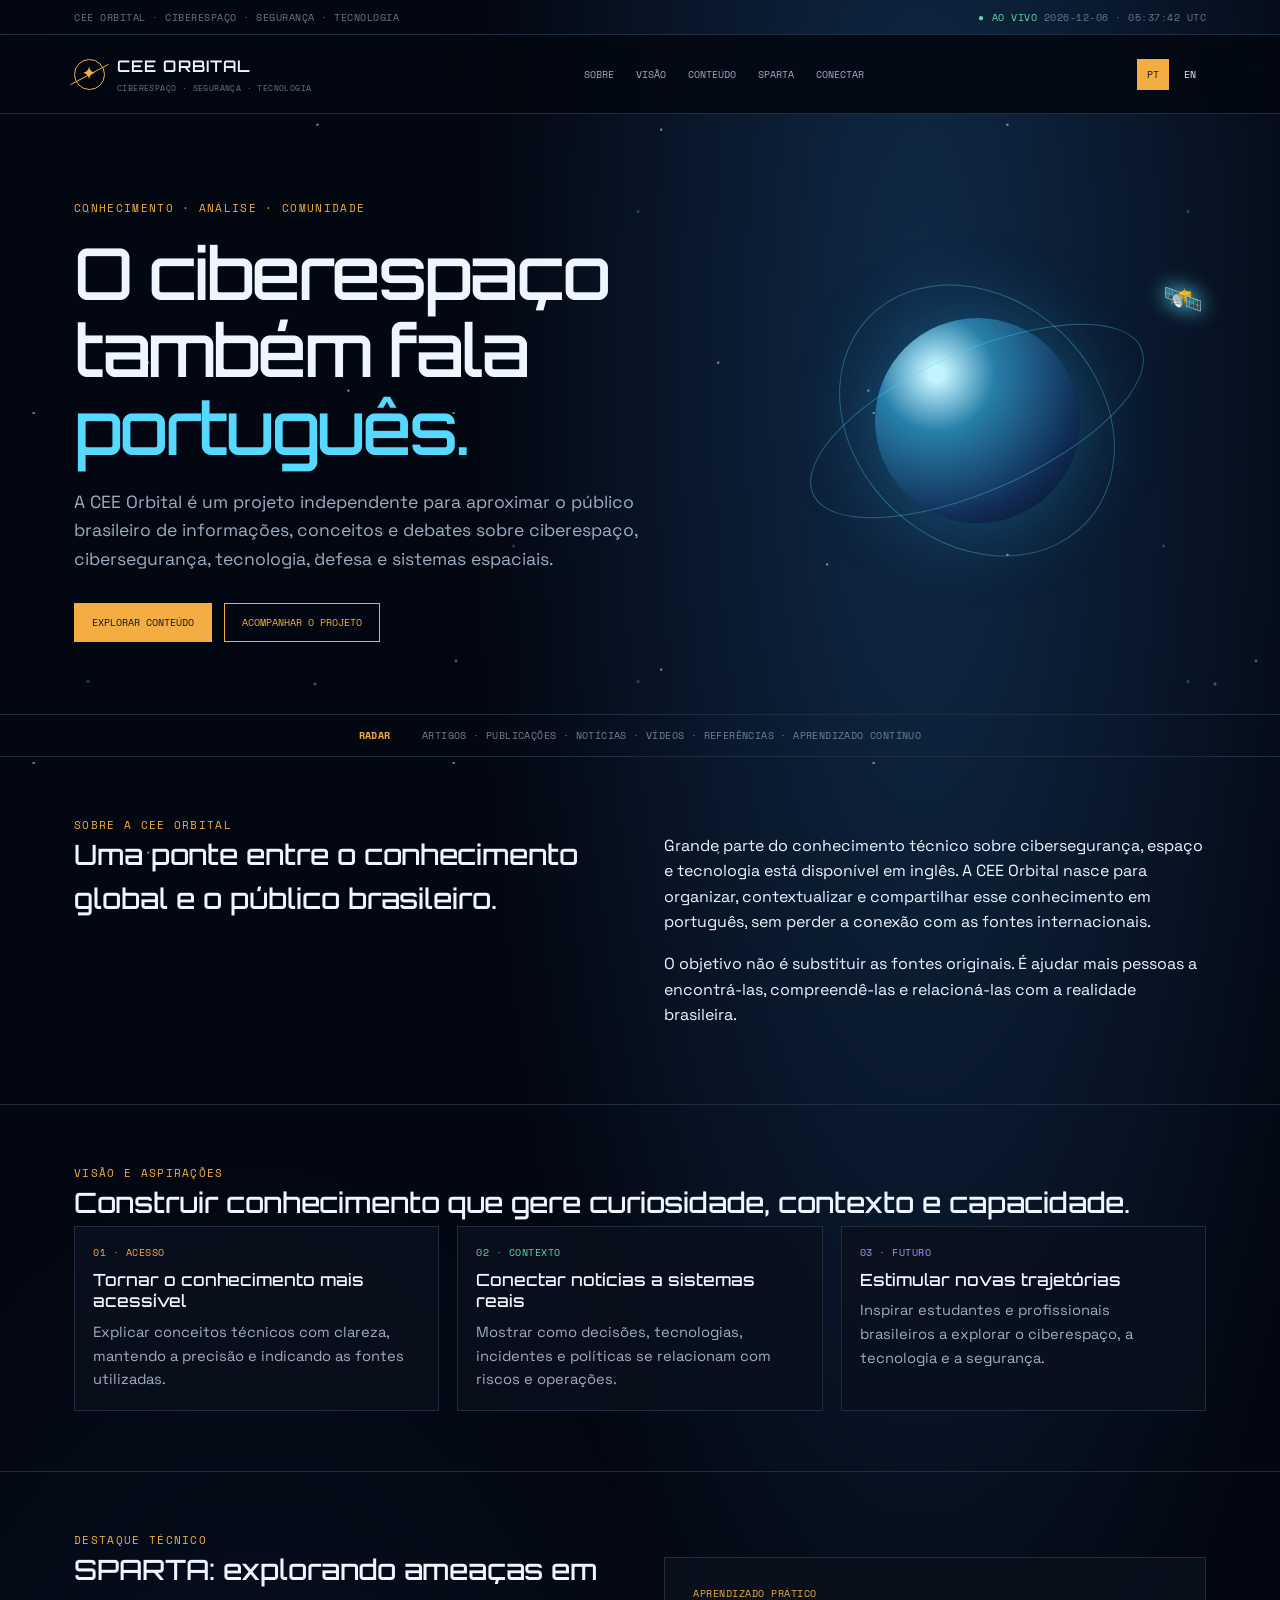
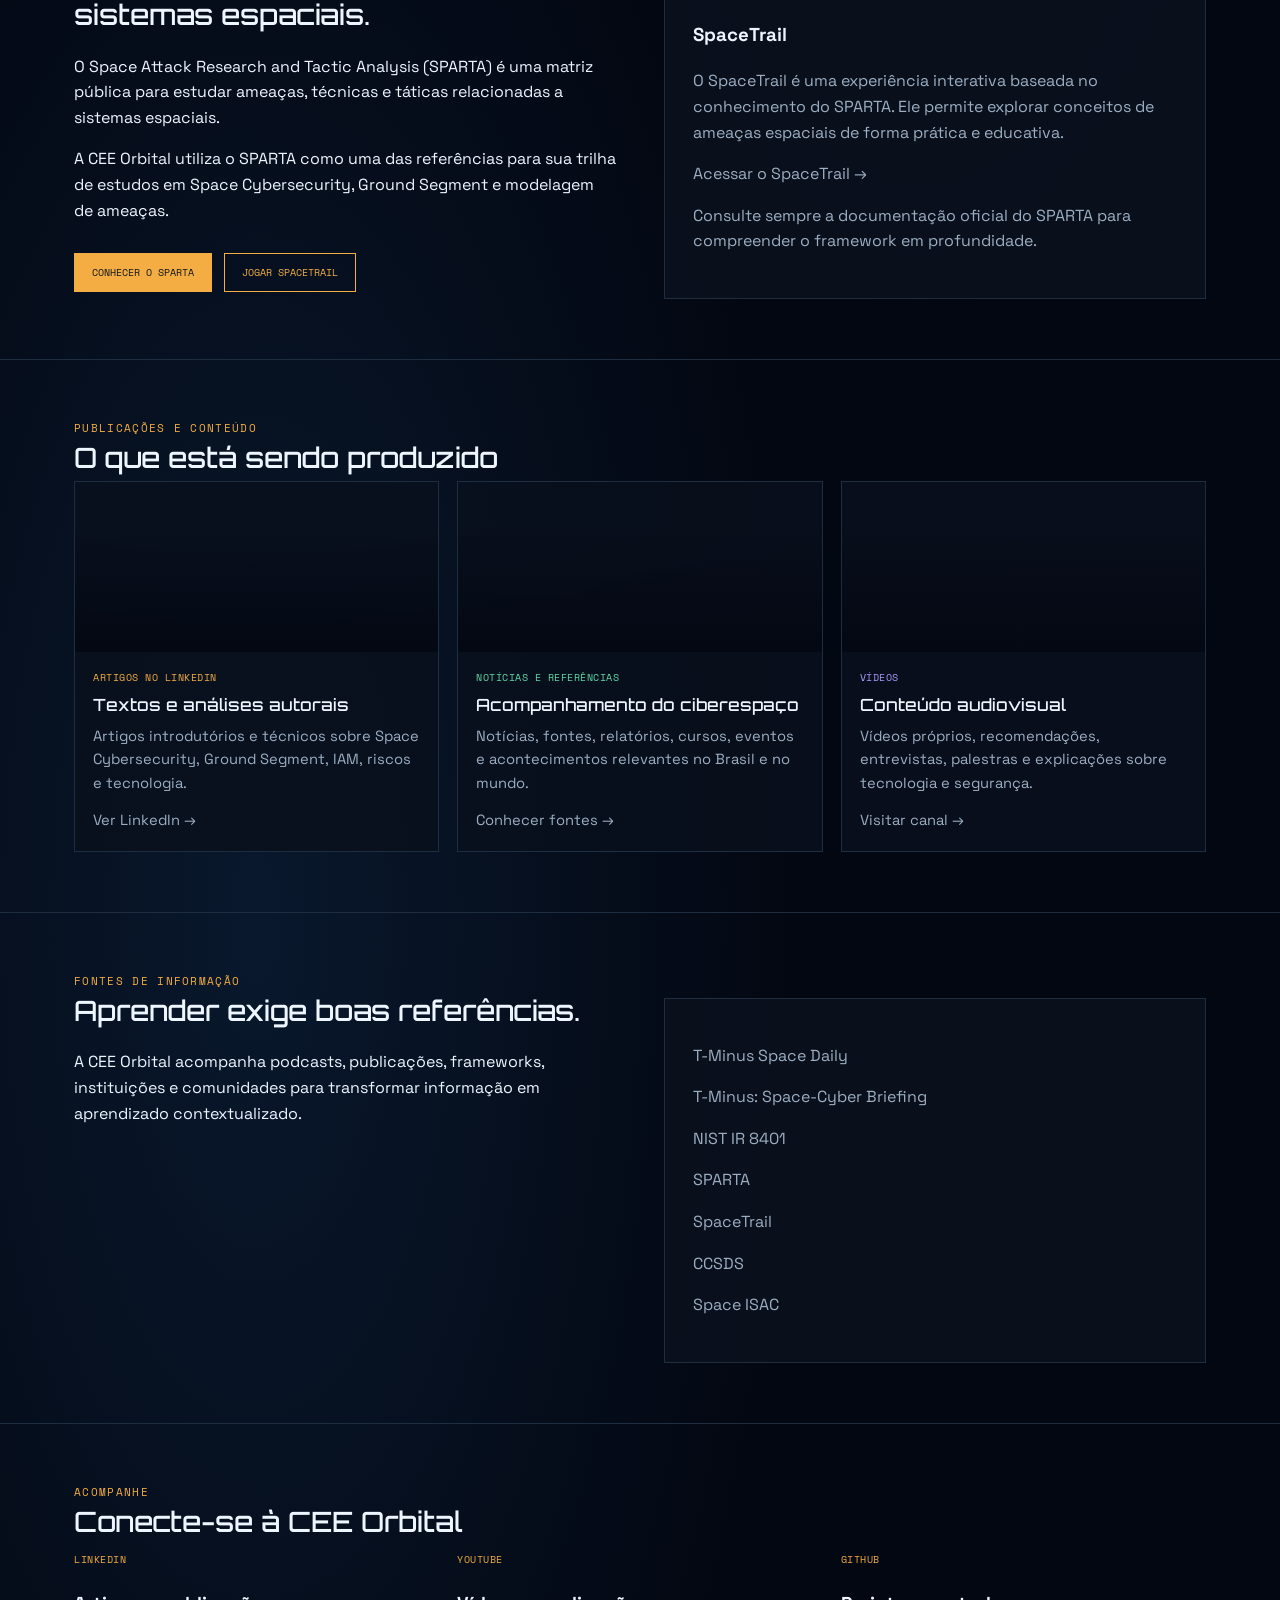
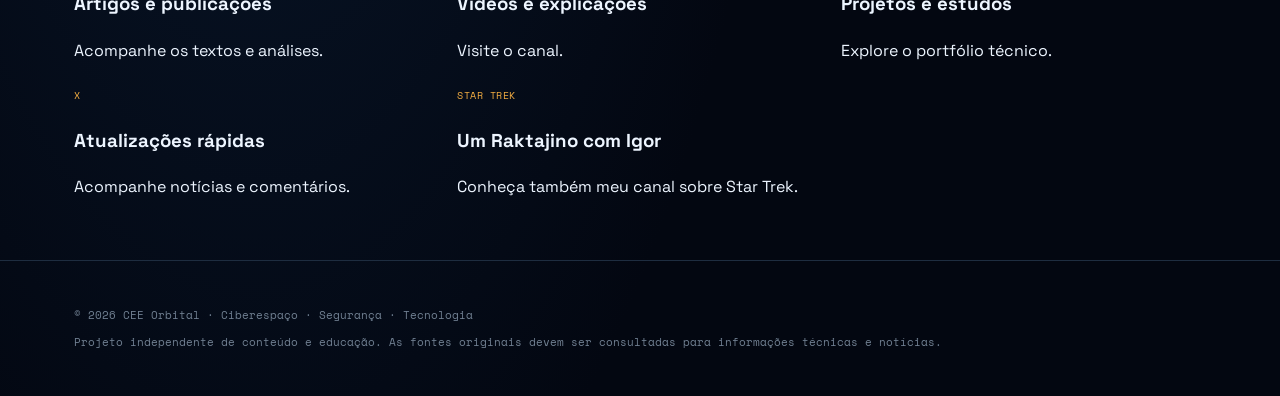
==== commit 7362af5b: "Add files via upload" ====
--- a/index.html
+++ b/index.html
@@ -2,26 +2,22 @@
 <html lang="pt-BR">
 <head>
 <meta charset="utf-8"><meta name="viewport" content="width=device-width,initial-scale=1">
-<meta name="description" content="CEE Orbital — conhecimento, análises e conteúdo sobre ciberespaço, tecnologia e segurança em português.">
-<title>CEE Orbital | Ciberespaço, tecnologia e segurança</title>
+<meta name="description" content="CEE Orbital — conhecimento, análise e conteúdo sobre ciberespaço, tecnologia e segurança.">
+<title>CEE Orbital | Ciberespaço, Tecnologia e Segurança</title>
 <link rel="stylesheet" href="css/style-stars.css">
 </head>
 <body>
-<div class="topline"><div class="wrap"><span>CEE ORBITAL · PORTAL INDEPENDENTE · PT-BR</span><span><span class="live">AO VIVO</span> <span data-utc-clock>0000-00-00 · 00:00:00 UTC</span></span></div></div>
-<header class="nav"><div class="wrap navin"><a class="brand" href="#inicio"><span class="brandmark">✦</span><span>CEE ORBITAL<small>CIBERESPAÇO · SEGURANÇA · TECNOLOGIA</small></span></a><nav class="navlinks"><a href="#sobre">Sobre</a><a href="#visao">Visão</a><a href="#conteudo">Conteúdo</a><a href="#conectar">Conectar</a></nav><div class="lang">
-  <a class="active" href="index.html">PT</a>
-  <a href="en/index.html">EN</a>
-</div></div></header>
+<div class="topline"><div class="wrap"><span>CEE ORBITAL · CIBERESPAÇO · SEGURANÇA · TECNOLOGIA</span><span><span class="live">AO VIVO</span> <span data-utc-clock>0000-00-00 · 00:00:00 UTC</span></span></div></div>
+<header class="nav"><div class="wrap navin"><a class="brand" href="index.html"><span class="brandmark">✦</span><span>CEE ORBITAL<small>CIBERESPAÇO · SEGURANÇA · TECNOLOGIA</small></span></a><nav class="navlinks"><a href="#sobre">Sobre</a><a href="#visao">Visão</a><a href="#conteudo">Conteúdo</a><a href="#sparta">SPARTA</a><a href="#conectar">Conectar</a></nav><div class="lang"><a class="active" href="index.html">PT</a><a href="en/index.html">EN</a></div></div></header>
 <main>
 <section class="hero" id="inicio"><div class="wrap hero-grid"><div><div class="eyebrow">Conhecimento · Análise · Comunidade</div><h1>O ciberespaço também fala <em>português.</em></h1><p class="lead">A CEE Orbital é um projeto independente para aproximar o público brasileiro de informações, conceitos e debates sobre ciberespaço, cibersegurança, tecnologia, defesa e sistemas espaciais.</p><div class="actions"><a class="btn primary" href="#conteudo">Explorar conteúdo</a><a class="btn" href="#conectar">Acompanhar o projeto</a></div></div><div class="orbital"><div class="planet"></div><div class="orbit"></div><div class="orbit two"></div><div class="satellite">🛰️</div></div></div></section>
 <div class="ticker"><div class="wrap"><strong>RADAR</strong> ARTIGOS · PUBLICAÇÕES · NOTÍCIAS · VÍDEOS · REFERÊNCIAS · APRENDIZADO CONTÍNUO</div></div>
 <section class="section" id="sobre"><div class="wrap layout-two"><div><div class="eyebrow">Sobre a CEE Orbital</div><h2>Uma ponte entre o conhecimento global e o público brasileiro.</h2></div><div><p class="lead">Grande parte do conhecimento técnico sobre cibersegurança, espaço e tecnologia está disponível em inglês. A CEE Orbital nasce para organizar, contextualizar e compartilhar esse conhecimento em português, sem perder a conexão com as fontes internacionais.</p><p class="lead">O objetivo não é substituir as fontes originais. É ajudar mais pessoas a encontrá-las, compreendê-las e relacioná-las com a realidade brasileira.</p></div></div></section>
 <section class="section" id="visao"><div class="wrap"><div class="eyebrow">Visão e aspirações</div><h2>Construir conhecimento que gere curiosidade, contexto e capacidade.</h2><div class="cards"><article class="story"><div class="story-body"><div class="meta">01 · ACESSO</div><h3>Tornar o conhecimento mais acessível</h3><p>Explicar conceitos técnicos com clareza, mantendo a precisão e indicando as fontes utilizadas.</p></div></article><article class="story"><div class="story-body"><div class="meta" style="color:var(--green)">02 · CONTEXTO</div><h3>Conectar notícias a sistemas reais</h3><p>Mostrar como decisões, tecnologias, incidentes e políticas se relacionam com riscos e operações.</p></div></article><article class="story"><div class="story-body"><div class="meta" style="color:var(--violet)">03 · FUTURO</div><h3>Estimular novas trajetórias</h3><p>Inspirar estudantes e profissionais brasileiros a explorar o ciberespaço, a tecnologia e a segurança.</p></div></article></div></div></section>
-<section class="section" id="conteudo"><div class="wrap"><div class="section-head"><div><div class="eyebrow">Publicações e conteúdo</div><h2>O que está sendo produzido</h2></div></div><div class="cards"><article class="story"><div class="story-img" style="background-image:url('assets/ground-station.jpg')"></div><div class="story-body"><div class="meta">ARTIGOS NO LINKEDIN</div><h3>Textos e análises autorais</h3><p>Artigos introdutórios e técnicos sobre Space Cybersecurity, Ground Segment, IAM, riscos e tecnologia.</p><p style="margin-top:14px"><a href="https://www.linkedin.com/" target="_blank" rel="noopener">Ver publicações →</a></p></div></article><article class="story"><div class="story-img" style="background-image:url('assets/orbit-network.jpg')"></div><div class="story-body"><div class="meta" style="color:var(--green)">NOTÍCIAS E REFERÊNCIAS</div><h3>Acompanhamento do ciberespaço</h3><p>Notícias, fontes, relatórios, cursos, eventos e acontecimentos relevantes no Brasil e no mundo.</p><p style="margin-top:14px"><a href="#fontes">Conhecer fontes →</a></p></div></article><article class="story"><div class="story-img" style="background-image:url('assets/satellite-video.jpg')"></div><div class="story-body"><div class="meta" style="color:var(--violet)">VÍDEOS</div><h3>Conteúdo audiovisual</h3><p>Vídeos próprios, recomendações, entrevistas, palestras e explicações sobre tecnologia e segurança.</p><p style="margin-top:14px"><a href="https://www.youtube.com/" target="_blank" rel="noopener">Visitar canal →</a></p></div></article></div></div></section>
-<section class="section" id="fontes"><div class="wrap layout-two"><div><div class="eyebrow">Fontes de informação</div><h2>Aprender exige boas referências.</h2><p class="lead">A CEE Orbital acompanha podcasts, publicações, frameworks, instituições e comunidades para transformar informação em aprendizado contextualizado.</p></div><div class="article"><p><a href="https://space.n2k.com/podcasts/t-minus" target="_blank" rel="noopener">T-Minus Space Daily</a></p><p><a href="https://thecyberwire.com/podcasts/tminus-space-cyber-briefing" target="_blank" rel="noopener">T-Minus: Space-Cyber Briefing</a></p><p><a href="https://csrc.nist.gov/pubs/ir/8401/final" target="_blank" rel="noopener">NIST IR 8401</a></p><p><a href="https://sparta.aerospace.org/" target="_blank" rel="noopener">SPARTA</a></p><p><a href="https://ccsds.org/" target="_blank" rel="noopener">CCSDS</a></p><p><a href="https://spaceisac.org/resources/" target="_blank" rel="noopener">Space ISAC</a></p></div></div></section>
-<section class="section" id="english"><div class="wrap"><div class="eyebrow">English version</div><h2>Knowledge should cross borders.</h2><p class="lead">An English version of the CEE Orbital project will be developed as the content base grows, connecting Brazilian perspectives with the global cybersecurity and space communities.</p></div></section>
-<section class="section" id="conectar"><div class="wrap"><div class="section-head"><div><div class="eyebrow">Acompanhe</div><h2>Conecte-se à CEE Orbital</h2></div></div><div class="cards"><a class="card" href="https://www.linkedin.com/" target="_blank" rel="noopener"><span class="meta">LINKEDIN</span><h3>Artigos e publicações</h3><span>Acompanhe os textos e análises.</span></a><a class="card" href="https://www.youtube.com/" target="_blank" rel="noopener"><span class="meta">YOUTUBE</span><h3>Vídeos e explicações</h3><span>Visite o canal.</span></a><a class="card" href="https://github.com/" target="_blank" rel="noopener"><span class="meta">GITHUB</span><h3>Projetos e estudos</h3><span>Explore o portfólio técnico.</span></a><a class="card" href="https://x.com/" target="_blank" rel="noopener"><span class="meta">X</span><h3>Atualizações rápidas</h3><span>Acompanhe notícias e comentários.</span></a></div></div></section>
-</main>
-<footer class="footer"><div class="wrap"><p>© 2026 CEE Orbital · Ciberespaço · Segurança · Tecnologia</p><p>Projeto independente de conteúdo e educação. As fontes originais devem ser consultadas para informações técnicas e notícias.</p></div></footer>
+<section class="section" id="sparta"><div class="wrap layout-two"><div><div class="eyebrow">Destaque técnico</div><h2>SPARTA: explorando ameaças em sistemas espaciais.</h2><p class="lead">O Space Attack Research and Tactic Analysis (SPARTA) é uma matriz pública para estudar ameaças, técnicas e táticas relacionadas a sistemas espaciais.</p><p class="lead">A CEE Orbital utiliza o SPARTA como uma das referências para sua trilha de estudos em Space Cybersecurity, Ground Segment e modelagem de ameaças.</p><div class="actions"><a class="btn primary" href="https://sparta.aerospace.org/" target="_blank" rel="noopener">Conhecer o SPARTA</a><a class="btn" href="https://sparta.aerospace.org/spacetrail/" target="_blank" rel="noopener">Jogar SpaceTrail</a></div></div><div class="article"><div class="meta">APRENDIZADO PRÁTICO</div><h3>SpaceTrail</h3><p>O SpaceTrail é uma experiência interativa baseada no conhecimento do SPARTA. Ele permite explorar conceitos de ameaças espaciais de forma prática e educativa.</p><p><a href="https://sparta.aerospace.org/spacetrail/" target="_blank" rel="noopener">Acessar o SpaceTrail →</a></p><p class="small">Consulte sempre a documentação oficial do SPARTA para compreender o framework em profundidade.</p></div></div></section>
+<section class="section" id="conteudo"><div class="wrap"><div class="eyebrow">Publicações e conteúdo</div><h2>O que está sendo produzido</h2><div class="cards"><article class="story"><div class="story-img" style="background-image:url('assets/ground-station.jpg')"></div><div class="story-body"><div class="meta">ARTIGOS NO LINKEDIN</div><h3>Textos e análises autorais</h3><p>Artigos introdutórios e técnicos sobre Space Cybersecurity, Ground Segment, IAM, riscos e tecnologia.</p><p style="margin-top:14px"><a href="https://www.linkedin.com/in/l0cu70s/" target="_blank" rel="noopener">Ver LinkedIn →</a></p></div></article><article class="story"><div class="story-img" style="background-image:url('assets/orbit-network.jpg')"></div><div class="story-body"><div class="meta" style="color:var(--green)">NOTÍCIAS E REFERÊNCIAS</div><h3>Acompanhamento do ciberespaço</h3><p>Notícias, fontes, relatórios, cursos, eventos e acontecimentos relevantes no Brasil e no mundo.</p><p style="margin-top:14px"><a href="#fontes">Conhecer fontes →</a></p></div></article><article class="story"><div class="story-img" style="background-image:url('assets/satellite-video.jpg')"></div><div class="story-body"><div class="meta" style="color:var(--violet)">VÍDEOS</div><h3>Conteúdo audiovisual</h3><p>Vídeos próprios, recomendações, entrevistas, palestras e explicações sobre tecnologia e segurança.</p><p style="margin-top:14px"><a href="https://www.youtube.com/@IgorDocendoDiscimus" target="_blank" rel="noopener">Visitar canal →</a></p></div></article></div></div></section>
+<section class="section" id="fontes"><div class="wrap layout-two"><div><div class="eyebrow">Fontes de informação</div><h2>Aprender exige boas referências.</h2><p class="lead">A CEE Orbital acompanha podcasts, publicações, frameworks, instituições e comunidades para transformar informação em aprendizado contextualizado.</p></div><div class="article"><p><a href="https://space.n2k.com/podcasts/t-minus" target="_blank" rel="noopener">T-Minus Space Daily</a></p><p><a href="https://thecyberwire.com/podcasts/tminus-space-cyber-briefing" target="_blank" rel="noopener">T-Minus: Space-Cyber Briefing</a></p><p><a href="https://csrc.nist.gov/pubs/ir/8401/final" target="_blank" rel="noopener">NIST IR 8401</a></p><p><a href="https://sparta.aerospace.org/" target="_blank" rel="noopener">SPARTA</a></p><p><a href="https://sparta.aerospace.org/spacetrail/" target="_blank" rel="noopener">SpaceTrail</a></p><p><a href="https://ccsds.org/" target="_blank" rel="noopener">CCSDS</a></p><p><a href="https://spaceisac.org/resources/" target="_blank" rel="noopener">Space ISAC</a></p></div></div></section>
+<section class="section" id="conectar"><div class="wrap"><div class="eyebrow">Acompanhe</div><h2>Conecte-se à CEE Orbital</h2><div class="cards"><a class="card" href="https://www.linkedin.com/in/l0cu70s/" target="_blank" rel="noopener"><span class="meta">LINKEDIN</span><h3>Artigos e publicações</h3><span>Acompanhe os textos e análises.</span></a><a class="card" href="https://www.youtube.com/@IgorDocendoDiscimus" target="_blank" rel="noopener"><span class="meta">YOUTUBE</span><h3>Vídeos e explicações</h3><span>Visite o canal.</span></a><a class="card" href="https://github.com/L0CU70S/" target="_blank" rel="noopener"><span class="meta">GITHUB</span><h3>Projetos e estudos</h3><span>Explore o portfólio técnico.</span></a><a class="card" href="https://x.com/L0CU70S" target="_blank" rel="noopener"><span class="meta">X</span><h3>Atualizações rápidas</h3><span>Acompanhe notícias e comentários.</span></a><a class="card" href="https://www.youtube.com/@UmRaktajinoComIgor" target="_blank" rel="noopener"><span class="meta">STAR TREK</span><h3>Um Raktajino com Igor</h3><span>Conheça também meu canal sobre Star Trek.</span></a></div></div></section>
+</main><footer class="footer"><div class="wrap"><p>© 2026 CEE Orbital · Ciberespaço · Segurança · Tecnologia</p><p>Projeto independente de conteúdo e educação. As fontes originais devem ser consultadas para informações técnicas e notícias.</p></div></footer>
 <script src="js/clock-script.js"></script>
-</body></html>
+</body></html>
